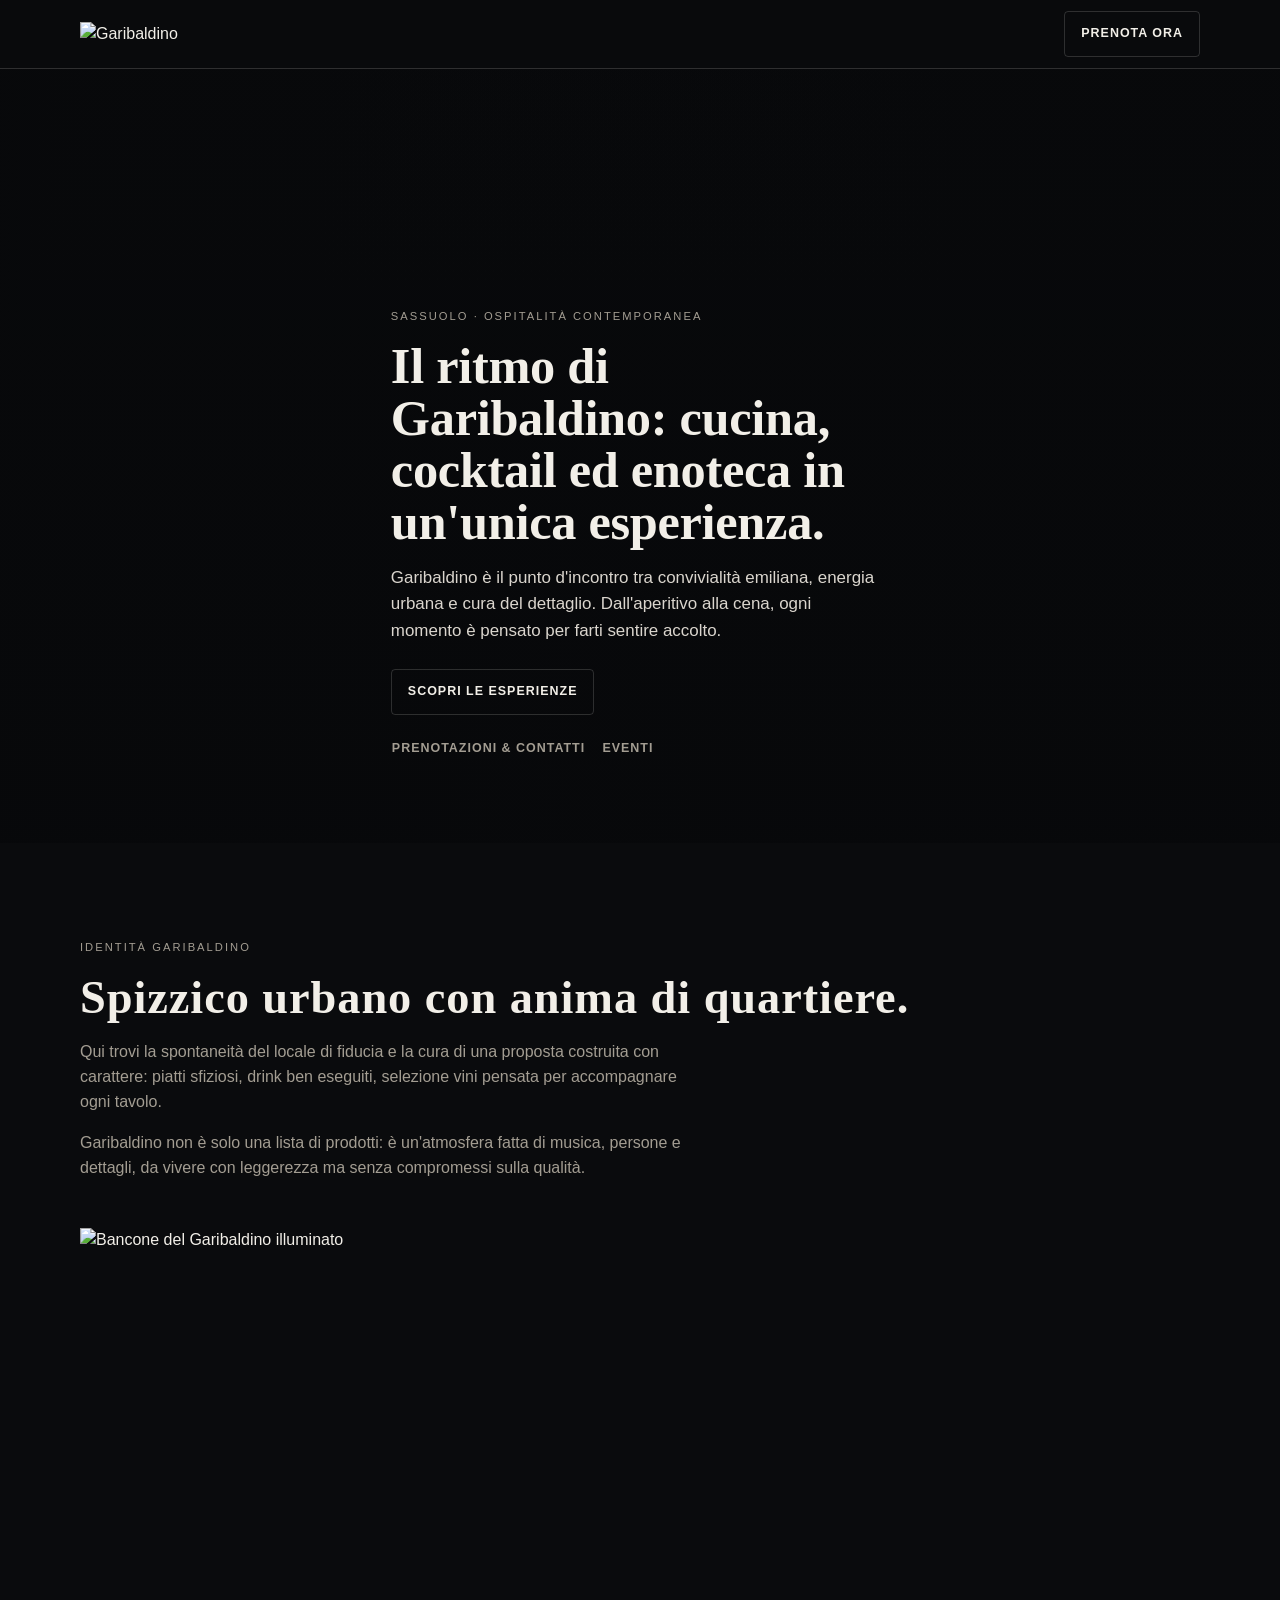
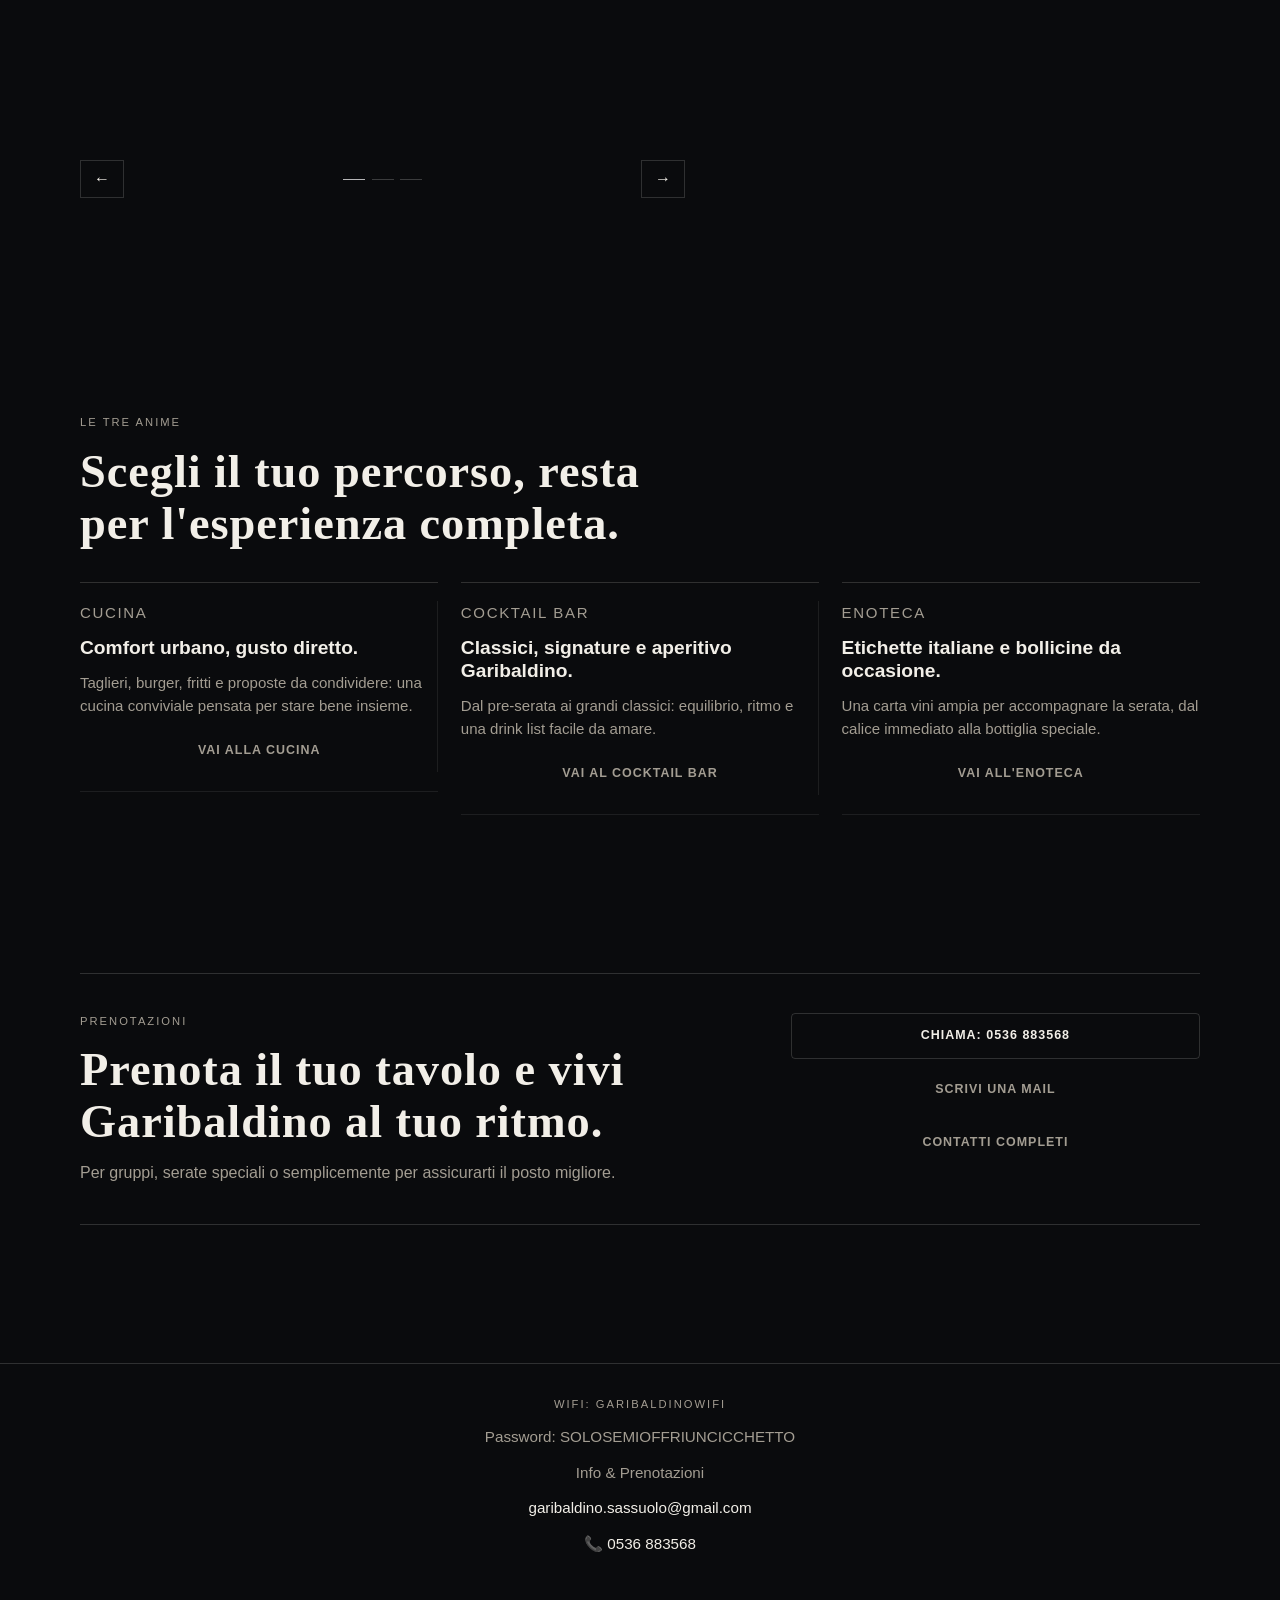
==== index.html @ 28f9af91 "Restructure homepage with full-width hero and minimal identity carousel" ====
<!DOCTYPE html>
<html lang="it">

<head>
    <meta charset="UTF-8">
    <meta name="viewport" content="width=device-width, initial-scale=1.0">
    <link rel="stylesheet" href="style/foundation.css">
    <link rel="stylesheet" href="style/style.css">
    <title>Garibaldino | Spizzico Urbano | Club</title>
</head>

<body>
    <header class="home-header">
        <div class="container home-header__inner">
            <a class="home-brand" href="index.html" aria-label="Garibaldino home">
                <img src="images/scrittagaribaldino.png" alt="Garibaldino">
            </a>
            <a class="button" href="#prenota">Prenota ora</a>
        </div>
    </header>

    <main>
        <section class="hero section">
            <div class="hero__media" aria-hidden="true"></div>
            <div class="container hero__content">
                    <p class="eyebrow">SASSUOLO · OSPITALITÀ CONTEMPORANEA</p>
                    <h1>Il ritmo di Garibaldino: cucina, cocktail ed enoteca in un'unica esperienza.</h1>
                    <p class="hero__lead">
                        Garibaldino è il punto d'incontro tra convivialità emiliana, energia urbana e cura del dettaglio.
                        Dall'aperitivo alla cena, ogni momento è pensato per farti sentire accolto.
                    </p>
                    <div class="hero__actions">
                        <a class="button" href="#esperienze">Scopri le esperienze</a>
                        <div class="hero__links">
                            <a class="button-secondary" href="#prenota">Prenotazioni & contatti</a>
                            <a class="button-secondary" href="pages/Eventi.html">Eventi</a>
                        </div>
                    </div>
            </div>
        </section>

        <section class="section story" id="story">
            <div class="container story__inner">
                <p class="eyebrow">Identità Garibaldino</p>
                <h2>Spizzico urbano con anima di quartiere.</h2>
                <p>
                    Qui trovi la spontaneità del locale di fiducia e la cura di una proposta costruita con carattere:
                    piatti sfiziosi, drink ben eseguiti, selezione vini pensata per accompagnare ogni tavolo.
                </p>
                <p>
                    Garibaldino non è solo una lista di prodotti: è un'atmosfera fatta di musica, persone e dettagli,
                    da vivere con leggerezza ma senza compromessi sulla qualità.
                </p>
                <div class="story-carousel" aria-label="Galleria fotografica Garibaldino">
                    <div class="story-carousel__track">
                        <figure class="story-carousel__slide is-active">
                            <img src="images/garibaldino.jpg" alt="Bancone del Garibaldino illuminato">
                        </figure>
                        <figure class="story-carousel__slide">
                            <img src="images/logo_1.jpg" alt="Ingresso del locale Garibaldino">
                        </figure>
                        <figure class="story-carousel__slide">
                            <img src="images/garibaldino.jpg" alt="Atmosfera serale del bar Garibaldino">
                        </figure>
                    </div>
                    <div class="story-carousel__controls">
                        <button class="story-carousel__btn" type="button" data-dir="-1" aria-label="Foto precedente">←</button>
                        <div class="story-carousel__dots" aria-hidden="true">
                            <span class="story-carousel__dot is-active"></span>
                            <span class="story-carousel__dot"></span>
                            <span class="story-carousel__dot"></span>
                        </div>
                        <button class="story-carousel__btn" type="button" data-dir="1" aria-label="Foto successiva">→</button>
                    </div>
                </div>
            </div>
        </section>

        <section class="section experiences" id="esperienze">
            <div class="container">
                <div class="section-head">
                    <p class="eyebrow">Le tre anime</p>
                    <h2>Scegli il tuo percorso, resta per l'esperienza completa.</h2>
                </div>

                <div class="experience-grid">
                    <article class="experience-card">
                        <p class="experience-card__kicker">Cucina</p>
                        <h3>Comfort urbano, gusto diretto.</h3>
                        <p>Taglieri, burger, fritti e proposte da condividere: una cucina conviviale pensata per stare bene insieme.</p>
                        <a class="button-secondary" href="pages/main.html">Vai alla cucina</a>
                    </article>

                    <article class="experience-card">
                        <p class="experience-card__kicker">Cocktail Bar</p>
                        <h3>Classici, signature e aperitivo Garibaldino.</h3>
                        <p>Dal pre-serata ai grandi classici: equilibrio, ritmo e una drink list facile da amare.</p>
                        <a class="button-secondary" href="pages/Cocktailbar.html">Vai al cocktail bar</a>
                    </article>

                    <article class="experience-card">
                        <p class="experience-card__kicker">Enoteca</p>
                        <h3>Etichette italiane e bollicine da occasione.</h3>
                        <p>Una carta vini ampia per accompagnare la serata, dal calice immediato alla bottiglia speciale.</p>
                        <a class="button-secondary" href="pages/Enoteca.html">Vai all'enoteca</a>
                    </article>
                </div>
            </div>
        </section>

        <section class="section reservation" id="prenota">
            <div class="container reservation__inner">
                <div class="reservation__content">
                    <p class="eyebrow">Prenotazioni</p>
                    <h2>Prenota il tuo tavolo e vivi Garibaldino al tuo ritmo.</h2>
                    <p>Per gruppi, serate speciali o semplicemente per assicurarti il posto migliore.</p>
                </div>
                <div class="reservation__actions">
                    <a class="button" href="tel:+0536883568">Chiama: 0536 883568</a>
                    <a class="button-secondary" href="mailto:garibaldino.sassuolo@gmail.com">Scrivi una mail</a>
                    <a class="button-secondary" href="pages/ContattiPrenotazioni.html">Contatti completi</a>
                </div>
            </div>
        </section>
    </main>

    <footer class="footer site-footer">
        <div class="container info">
            <span class="eyebrow">Wifi: GaribaldinoWifi</span>
            <span>Password: SOLOSEMIOFFRIUNCICCHETTO</span>
            <span>Info & Prenotazioni</span>
            <span><a href="mailto:garibaldino.sassuolo@gmail.com">garibaldino.sassuolo@gmail.com</a></span>
            <span>📞 <a href="tel:+0536883568">0536 883568</a></span>
            <span>
                <script type="text/javascript">
                    window.onload = function () {
                        (function (d, script) {
                            script = d.createElement('script');
                            script.type = 'text/javascript';
                            script.async = true;
                            script.src = 'https://w.app/widget-v1/8GNFs3.js';
                            d.getElementsByTagName('head')[0].appendChild(script);
                        }(document));
                    };
                </script>
            </span>
        </div>
    </footer>
</body>
<script src="scripts/home.js"></script>

</html>
---- style/style.css ----
@font-face {
    font-family: Garibaldino;
    src: url("../fonts/FontsFree-Net-Art-nuvo.ttf");
}

* {
    margin: 0;
    padding: 0;
    color: inherit;
    font-family: inherit;
}

.home-header {
    position: sticky;
    top: 0;
    z-index: 50;
    border-bottom: 1px solid var(--divider);
    background: rgba(10, 11, 13, 0.94);
}

.home-header__inner {
    min-height: 68px;
    display: flex;
    align-items: center;
    justify-content: space-between;
    gap: 1rem;
}

.home-brand {
    display: inline-flex;
    align-items: center;
    width: min(280px, 55vw);
}

.home-brand img {
    width: 100%;
    object-fit: contain;
}

.hero {
    position: relative;
    min-height: clamp(560px, 86vh, 860px);
    padding: clamp(5.5rem, 14vh, 9rem) 0 clamp(3rem, 8vh, 5rem);
    display: grid;
    align-items: end;
    isolation: isolate;
    overflow: hidden;
}

.hero__content {
    display: grid;
    gap: 1rem;
    max-width: 56ch;
    position: relative;
    z-index: 2;
}

.hero__media {
    position: absolute;
    inset: 0;
    background-image: linear-gradient(180deg, rgba(7, 8, 10, 0.38), rgba(7, 8, 10, 0.78)),
        linear-gradient(92deg, rgba(7, 8, 10, 0.85) 0%, rgba(7, 8, 10, 0.52) 44%, rgba(7, 8, 10, 0.8) 100%),
        url("../images/garibaldino.jpg");
    background-size: cover;
    background-position: center;
    background-repeat: no-repeat;
    z-index: 0;
}

.hero h1 {
    font-size: clamp(1.95rem, 4.2vw, 3.15rem);
    line-height: 1.03;
    letter-spacing: -0.006em;
    font-family: Garibaldino, Georgia, serif;
}

.hero__lead {
    color: rgba(242, 236, 227, 0.9);
    max-width: 52ch;
    font-size: clamp(0.98rem, 1.45vw, 1.06rem);
}

.hero__actions {
    display: grid;
    justify-items: start;
    gap: 0.75rem;
    padding-top: 0.55rem;
}

.hero__links {
    display: flex;
    flex-wrap: wrap;
    gap: 0.95rem;
}

.story {
    position: relative;
    margin-block: clamp(1.5rem, 4vw, 3rem) clamp(2.8rem, 7vw, 5.5rem);
    padding-block: clamp(2rem, 5vw, 3rem);
}

.story__inner {
    width: min(1120px, 92vw);
    margin-inline: auto;
    display: grid;
    gap: 1rem;
    text-align: left;
}

.story__inner > * {
    max-width: 68ch;
}

.story h2,
.section-head h2,
.reservation h2 {
    font-family: Garibaldino, Georgia, serif;
    letter-spacing: 0.02em;
    font-size: clamp(1.75rem, 3.9vw, 2.9rem);
}

.story p {
    color: var(--text-muted);
}

.story-carousel {
    margin-top: clamp(1.2rem, 3vw, 2rem);
    display: grid;
    gap: 0.75rem;
}

.story-carousel__track {
    position: relative;
    min-height: clamp(280px, 52vw, 520px);
}

.story-carousel__slide {
    position: absolute;
    inset: 0;
    margin: 0;
    opacity: 0;
    transition: opacity 280ms ease;
    pointer-events: none;
}

.story-carousel__slide.is-active {
    opacity: 1;
    pointer-events: auto;
}

.story-carousel__slide img {
    width: 100%;
    height: 100%;
    object-fit: cover;
    object-position: center;
}

.story-carousel__controls {
    display: flex;
    align-items: center;
    justify-content: space-between;
    gap: 1rem;
}

.story-carousel__btn {
    border: 1px solid var(--divider);
    background: transparent;
    color: var(--text);
    min-width: 44px;
    min-height: 38px;
    cursor: pointer;
    font: inherit;
}

.story-carousel__dots {
    display: flex;
    align-items: center;
    gap: 0.4rem;
}

.story-carousel__dot {
    width: 22px;
    height: 1px;
    background: rgba(255, 255, 255, 0.2);
}

.story-carousel__dot.is-active {
    background: rgba(255, 255, 255, 0.7);
}

.experiences {
    padding-top: clamp(2.5rem, 7vw, 5rem);
    padding-bottom: clamp(2.8rem, 7vw, 5.5rem);
}

.section-head {
    display: grid;
    gap: 0.9rem;
    margin-bottom: 2rem;
    max-width: 72ch;
}

.experience-grid {
    display: grid;
    gap: 1.4rem;
    grid-template-columns: repeat(3, minmax(0, 1fr));
    align-items: start;
}

.experience-card {
    position: relative;
    padding: 1.15rem 0 1.1rem;
    display: grid;
    gap: 0.72rem;
    border-top: 1px solid var(--divider);
    border-bottom: 1px solid rgba(255, 255, 255, 0.08);
}

.experience-card::before {
    content: "";
    position: absolute;
    top: 1.15rem;
    right: 0;
    width: 1px;
    height: calc(100% - 2.3rem);
    background: rgba(255, 255, 255, 0.08);
}

.experience-card:last-child::before {
    display: none;
}

.experience-card h3 {
    font-size: 1.2rem;
    line-height: 1.2;
}

.experience-card p {
    color: var(--text-muted);
    font-size: 0.94rem;
}

.experience-card__kicker {
    letter-spacing: 0.11em;
    text-transform: uppercase;
    font-size: 0.68rem;
    color: var(--accent);
}

.reservation {
    padding-top: clamp(2.4rem, 6vw, 4.4rem);
    padding-bottom: clamp(2.6rem, 6vw, 4.6rem);
}

.reservation__inner {
    padding: clamp(1.4rem, 3vw, 2.4rem) 0;
    display: grid;
    gap: 1.8rem;
    grid-template-columns: 1.25fr 0.75fr;
    align-items: start;
    border-top: 1px solid var(--divider);
    border-bottom: 1px solid var(--divider);
}

.reservation__content {
    display: grid;
    gap: 0.85rem;
    max-width: 62ch;
}

.reservation__inner p {
    color: var(--text-muted);
}

.reservation__actions {
    display: grid;
    gap: 0.55rem;
    align-content: start;
}

.footer .info a {
    color: var(--text);
}

.footer .info a:hover {
    color: var(--accent);
}

@media (max-width: 1100px) {
    .experience-card::before {
        display: none;
    }
}

@media (max-width: 980px) {
    .reservation__inner,
    .experience-grid {
        grid-template-columns: 1fr;
    }

    .hero {
        min-height: clamp(520px, 84vh, 720px);
        padding-top: clamp(5.2rem, 15vh, 7rem);
        padding-bottom: clamp(2.3rem, 8vh, 3.5rem);
    }

    .story {
        padding-block: clamp(1.5rem, 7vw, 2.2rem);
        margin-block: 0.7rem 2.4rem;
    }

    .story__inner {
        text-align: left;
    }

    .home-header__inner {
        min-height: 62px;
    }

    .home-brand {
        width: min(220px, 52vw);
    }

    .hero__actions {
        display: grid;
        grid-template-columns: 1fr;
        gap: 0.45rem;
    }

    .hero__links {
        display: grid;
        width: 100%;
        gap: 0.45rem;
    }

    .story-carousel__track {
        min-height: clamp(240px, 64vw, 360px);
    }

    .experiences {
        padding-top: 2rem;
    }

    .reservation__inner {
        gap: 1.2rem;
    }
}
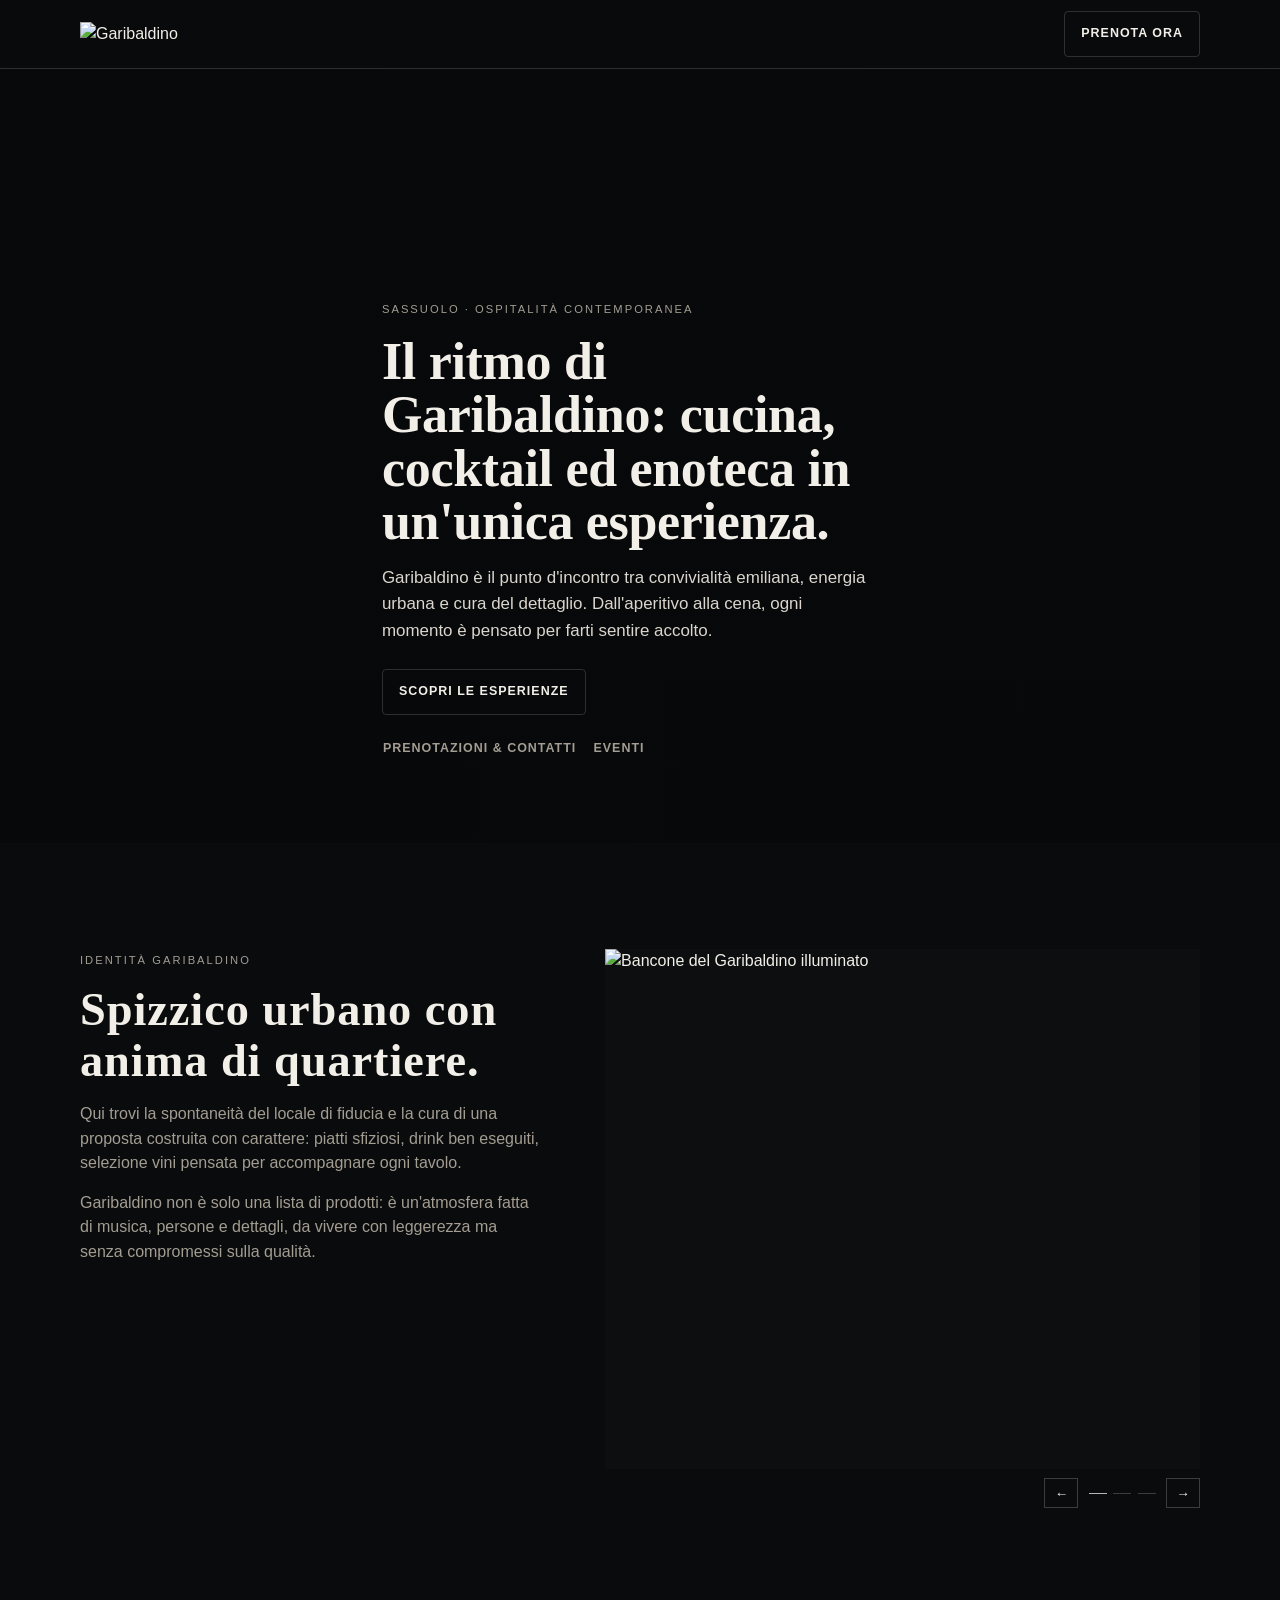
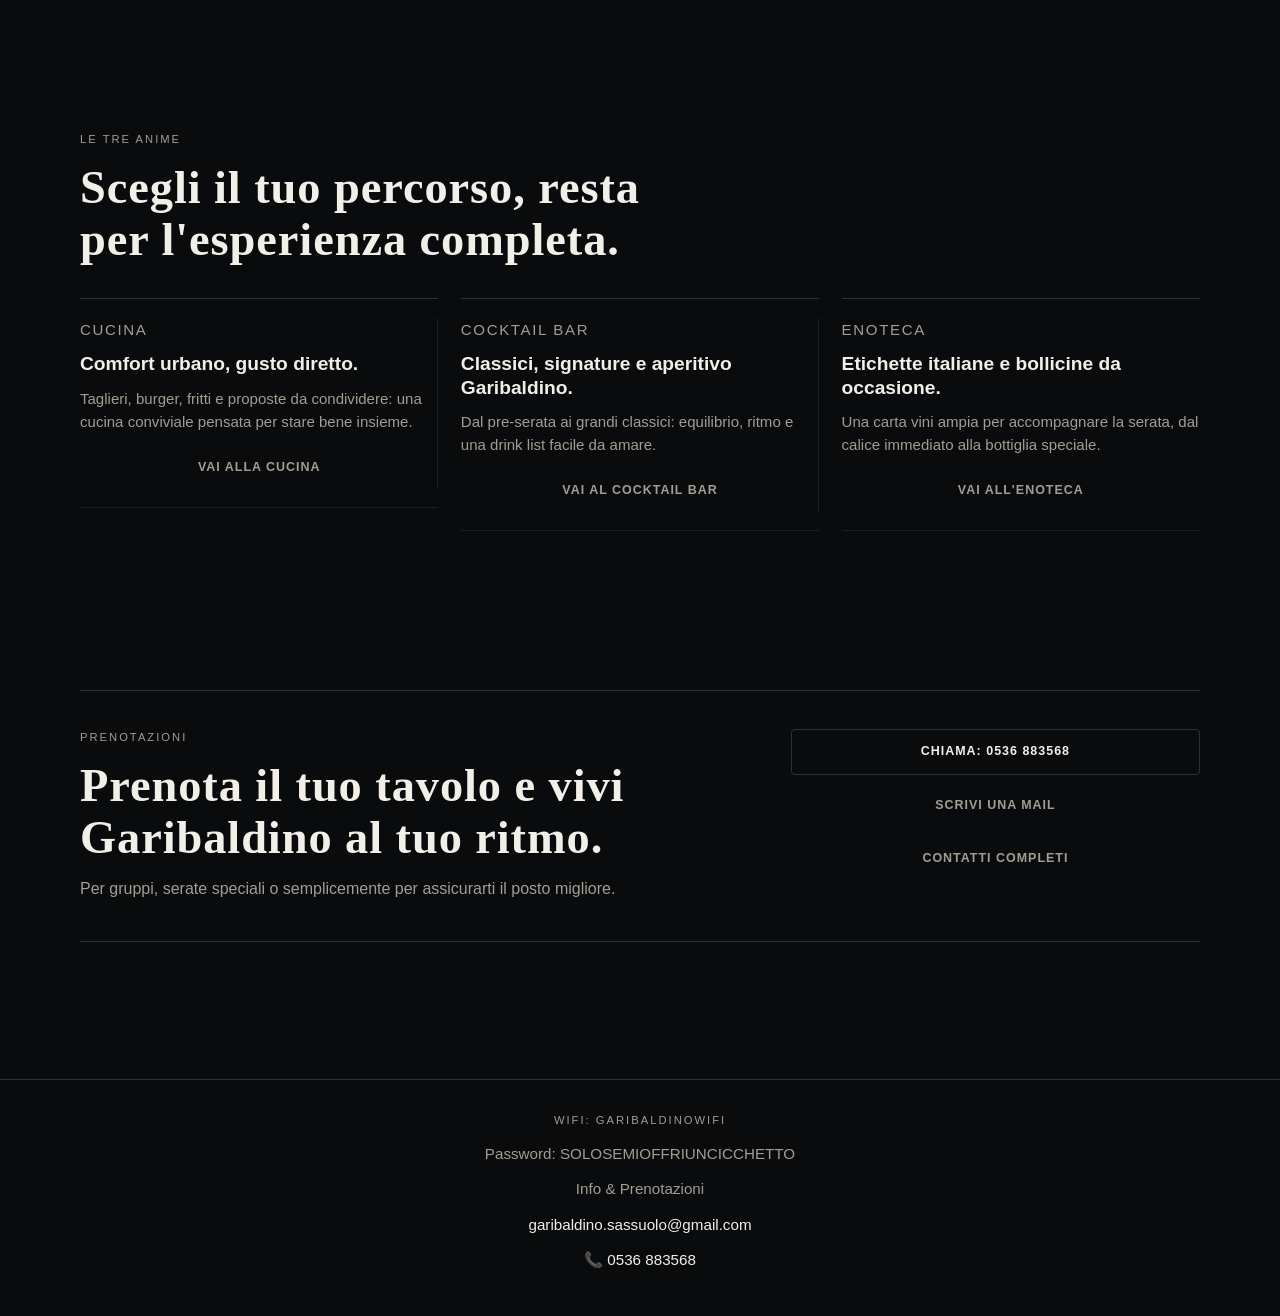
==== commit 2894a395: "Re-layout homepage identity section into editorial two-column composition" ====
--- a/index.html
+++ b/index.html
@@ -41,36 +41,40 @@
 
         <section class="section story" id="story">
             <div class="container story__inner">
-                <p class="eyebrow">Identità Garibaldino</p>
-                <h2>Spizzico urbano con anima di quartiere.</h2>
-                <p>
-                    Qui trovi la spontaneità del locale di fiducia e la cura di una proposta costruita con carattere:
-                    piatti sfiziosi, drink ben eseguiti, selezione vini pensata per accompagnare ogni tavolo.
-                </p>
-                <p>
-                    Garibaldino non è solo una lista di prodotti: è un'atmosfera fatta di musica, persone e dettagli,
-                    da vivere con leggerezza ma senza compromessi sulla qualità.
-                </p>
-                <div class="story-carousel" aria-label="Galleria fotografica Garibaldino">
-                    <div class="story-carousel__track">
-                        <figure class="story-carousel__slide is-active">
-                            <img src="images/garibaldino.jpg" alt="Bancone del Garibaldino illuminato">
-                        </figure>
-                        <figure class="story-carousel__slide">
-                            <img src="images/logo_1.jpg" alt="Ingresso del locale Garibaldino">
-                        </figure>
-                        <figure class="story-carousel__slide">
-                            <img src="images/garibaldino.jpg" alt="Atmosfera serale del bar Garibaldino">
-                        </figure>
-                    </div>
-                    <div class="story-carousel__controls">
-                        <button class="story-carousel__btn" type="button" data-dir="-1" aria-label="Foto precedente">←</button>
-                        <div class="story-carousel__dots" aria-hidden="true">
-                            <span class="story-carousel__dot is-active"></span>
-                            <span class="story-carousel__dot"></span>
-                            <span class="story-carousel__dot"></span>
+                <div class="story__text">
+                    <p class="eyebrow">Identità Garibaldino</p>
+                    <h2>Spizzico urbano con anima di quartiere.</h2>
+                    <p>
+                        Qui trovi la spontaneità del locale di fiducia e la cura di una proposta costruita con carattere:
+                        piatti sfiziosi, drink ben eseguiti, selezione vini pensata per accompagnare ogni tavolo.
+                    </p>
+                    <p>
+                        Garibaldino non è solo una lista di prodotti: è un'atmosfera fatta di musica, persone e dettagli,
+                        da vivere con leggerezza ma senza compromessi sulla qualità.
+                    </p>
+                </div>
+                <div class="story__visual">
+                    <div class="story-carousel" aria-label="Galleria fotografica Garibaldino">
+                        <div class="story-carousel__track">
+                            <figure class="story-carousel__slide slide-bar is-active">
+                                <img src="images/garibaldino.jpg" alt="Bancone del Garibaldino illuminato">
+                            </figure>
+                            <figure class="story-carousel__slide slide-bottles">
+                                <img src="images/Immagine WhatsApp 2025-07-07 ore 13.16.56_70538235.jpg" alt="Dettaglio bottiglie e atmosfera serale del locale">
+                            </figure>
+                            <figure class="story-carousel__slide slide-counter">
+                                <img src="images/garibaldino.jpg" alt="Dettagli del bancone e luci del locale">
+                            </figure>
                         </div>
-                        <button class="story-carousel__btn" type="button" data-dir="1" aria-label="Foto successiva">→</button>
+                        <div class="story-carousel__controls">
+                            <button class="story-carousel__btn" type="button" data-dir="-1" aria-label="Foto precedente">←</button>
+                            <div class="story-carousel__dots" aria-hidden="true">
+                                <span class="story-carousel__dot is-active"></span>
+                                <span class="story-carousel__dot"></span>
+                                <span class="story-carousel__dot"></span>
+                            </div>
+                            <button class="story-carousel__btn" type="button" data-dir="1" aria-label="Foto successiva">→</button>
+                        </div>
                     </div>
                 </div>
             </div>
--- a/style/style.css
+++ b/style/style.css
@@ -50,7 +50,7 @@
 .hero__content {
     display: grid;
     gap: 1rem;
-    max-width: 56ch;
+    max-width: 58ch;
     position: relative;
     z-index: 2;
 }
@@ -68,7 +68,7 @@
 }
 
 .hero h1 {
-    font-size: clamp(1.95rem, 4.2vw, 3.15rem);
+    font-size: clamp(2rem, 4.4vw, 3.25rem);
     line-height: 1.03;
     letter-spacing: -0.006em;
     font-family: Garibaldino, Georgia, serif;
@@ -95,20 +95,30 @@
 
 .story {
     position: relative;
-    margin-block: clamp(1.5rem, 4vw, 3rem) clamp(2.8rem, 7vw, 5.5rem);
-    padding-block: clamp(2rem, 5vw, 3rem);
+    margin-block: clamp(1.6rem, 4vw, 3.2rem) clamp(2.8rem, 7vw, 5.5rem);
+    padding-block: clamp(2.3rem, 5.5vw, 3.4rem);
 }
 
 .story__inner {
     width: min(1120px, 92vw);
     margin-inline: auto;
     display: grid;
-    gap: 1rem;
+    grid-template-columns: minmax(0, 0.9fr) minmax(0, 1.1fr);
+    gap: clamp(1.2rem, 3vw, 2.4rem);
+    align-items: start;
     text-align: left;
 }
 
-.story__inner > * {
-    max-width: 68ch;
+.story__text {
+    display: grid;
+    gap: 0.9rem;
+    max-width: 52ch;
+    padding-top: 0.2rem;
+}
+
+.story__visual {
+    display: grid;
+    gap: 0.65rem;
 }
 
 .story h2,
@@ -124,14 +134,14 @@
 }
 
 .story-carousel {
-    margin-top: clamp(1.2rem, 3vw, 2rem);
-    display: grid;
-    gap: 0.75rem;
+    display: grid;
+    gap: 0.6rem;
 }
 
 .story-carousel__track {
     position: relative;
-    min-height: clamp(280px, 52vw, 520px);
+    min-height: clamp(320px, 44vw, 520px);
+    background: rgba(255, 255, 255, 0.01);
 }
 
 .story-carousel__slide {
@@ -155,21 +165,34 @@
     object-position: center;
 }
 
+.story-carousel__slide.slide-bar img {
+    object-position: center;
+}
+
+.story-carousel__slide.slide-bottles img {
+    object-position: center top;
+}
+
+.story-carousel__slide.slide-counter img {
+    object-position: center 62%;
+}
+
 .story-carousel__controls {
     display: flex;
     align-items: center;
-    justify-content: space-between;
-    gap: 1rem;
+    justify-content: flex-end;
+    gap: 0.65rem;
 }
 
 .story-carousel__btn {
-    border: 1px solid var(--divider);
+    border: 1px solid rgba(255, 255, 255, 0.2);
     background: transparent;
     color: var(--text);
-    min-width: 44px;
-    min-height: 38px;
+    min-width: 34px;
+    min-height: 30px;
     cursor: pointer;
     font: inherit;
+    font-size: 0.85rem;
 }
 
 .story-carousel__dots {
@@ -179,7 +202,7 @@
 }
 
 .story-carousel__dot {
-    width: 22px;
+    width: 18px;
     height: 1px;
     background: rgba(255, 255, 255, 0.2);
 }
@@ -293,6 +316,7 @@
 }
 
 @media (max-width: 980px) {
+    .story__inner,
     .reservation__inner,
     .experience-grid {
         grid-template-columns: 1fr;
@@ -309,10 +333,6 @@
         margin-block: 0.7rem 2.4rem;
     }
 
-    .story__inner {
-        text-align: left;
-    }
-
     .home-header__inner {
         min-height: 62px;
     }
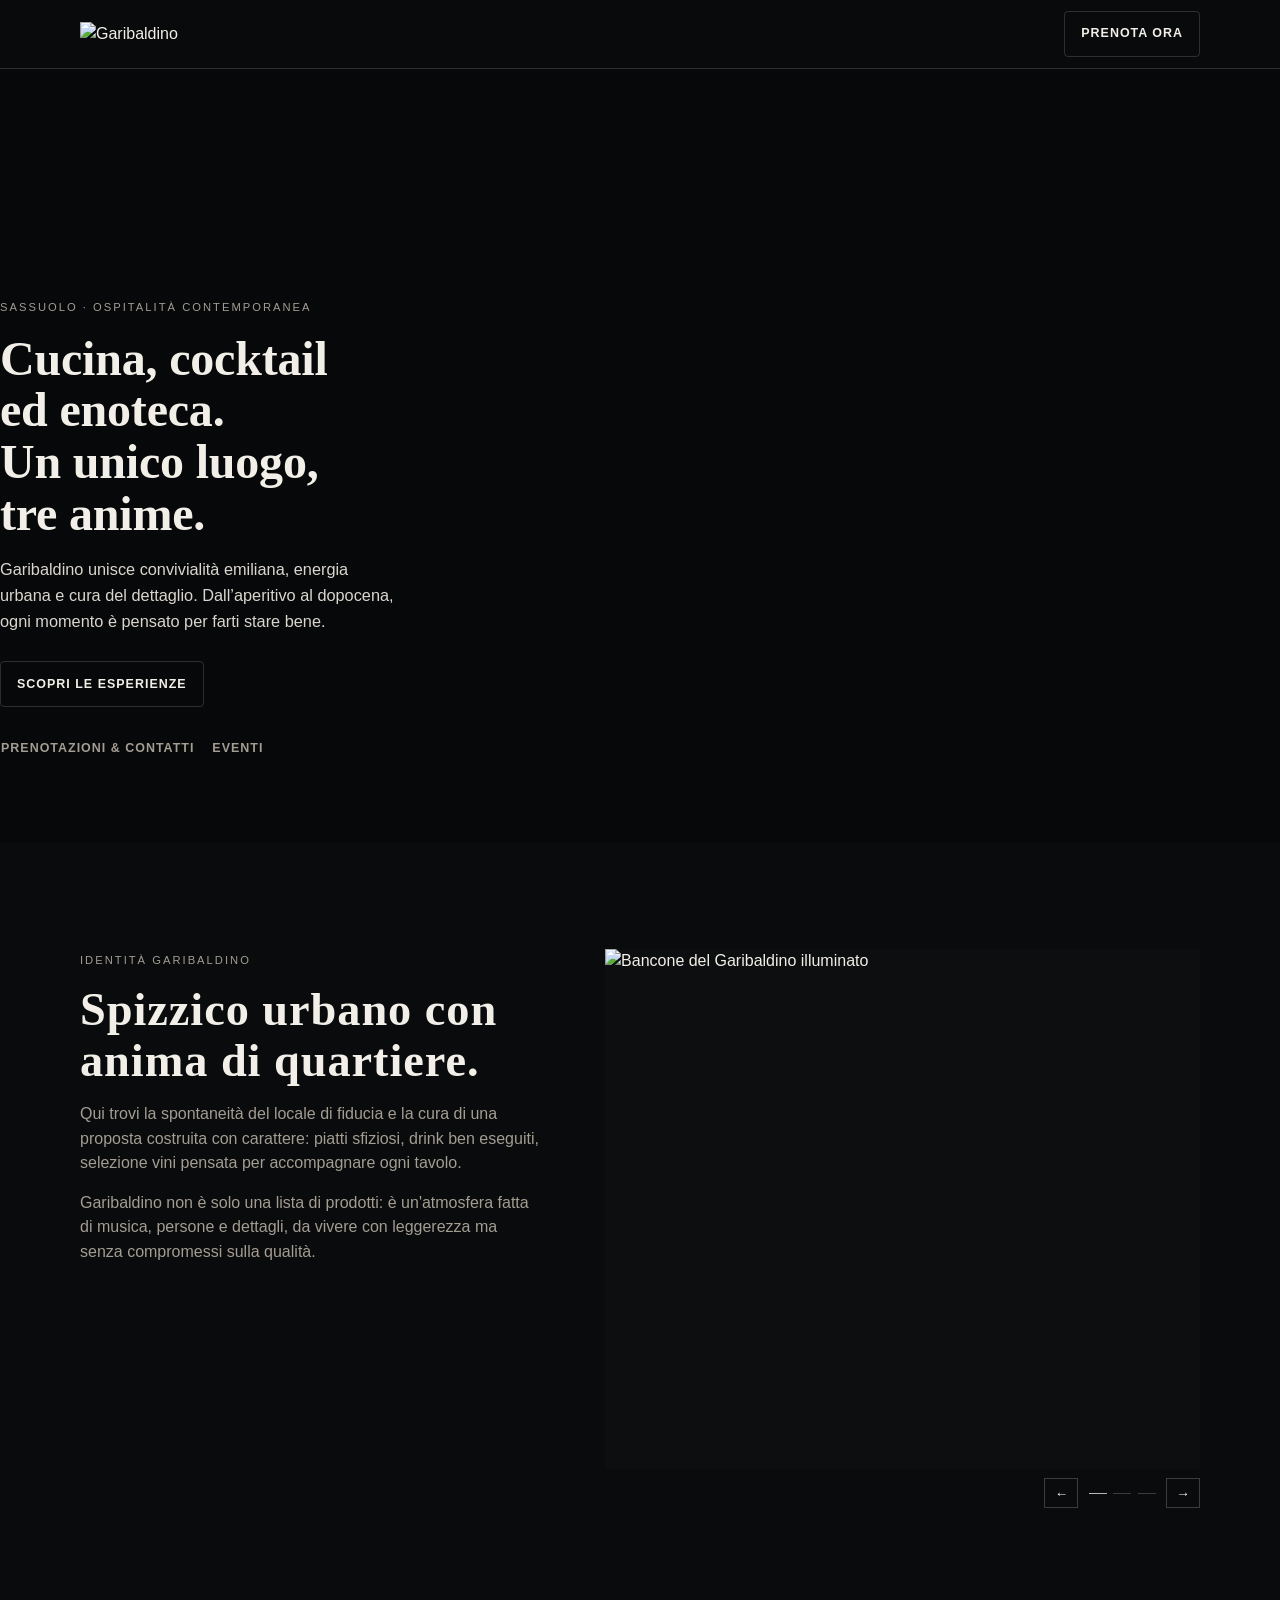
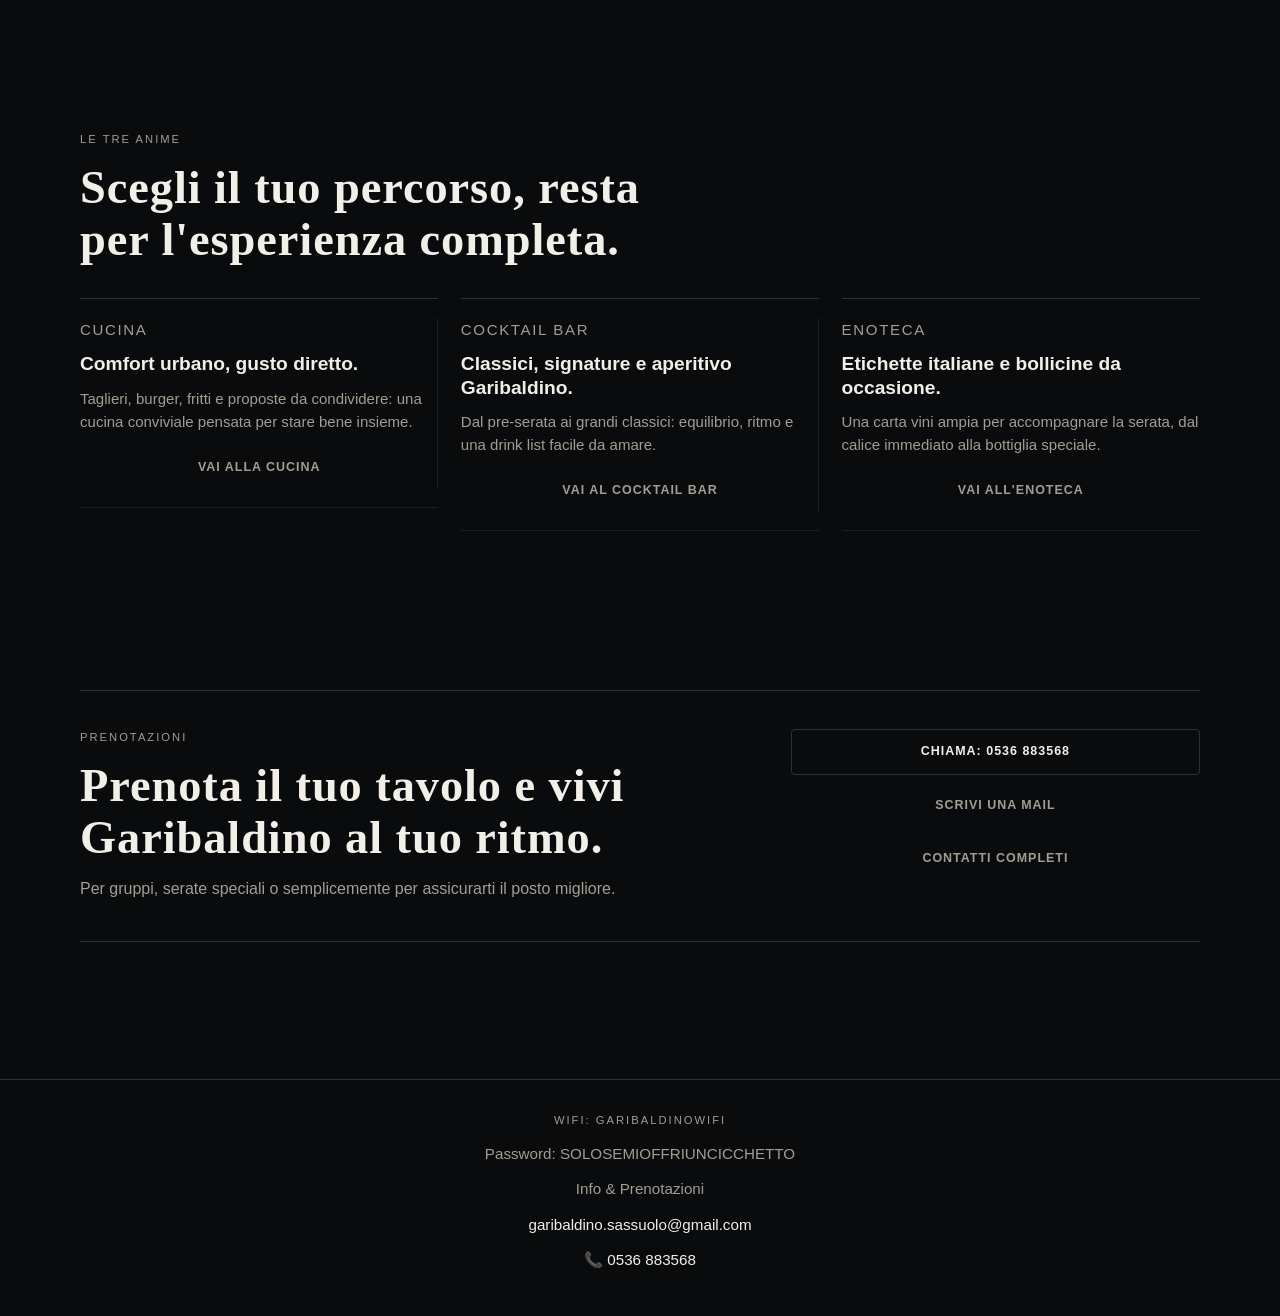
==== commit 2079bace: "Refine homepage hero hierarchy and readability" ====
--- a/index.html
+++ b/index.html
@@ -24,16 +24,16 @@
             <div class="hero__media" aria-hidden="true"></div>
             <div class="container hero__content">
                     <p class="eyebrow">SASSUOLO · OSPITALITÀ CONTEMPORANEA</p>
-                    <h1>Il ritmo di Garibaldino: cucina, cocktail ed enoteca in un'unica esperienza.</h1>
+                    <h1>Cucina, cocktail ed enoteca.<br>Un unico luogo, tre anime.</h1>
                     <p class="hero__lead">
-                        Garibaldino è il punto d'incontro tra convivialità emiliana, energia urbana e cura del dettaglio.
-                        Dall'aperitivo alla cena, ogni momento è pensato per farti sentire accolto.
+                        Garibaldino unisce convivialità emiliana, energia urbana e cura del dettaglio.
+                        Dall’aperitivo al dopocena, ogni momento è pensato per farti stare bene.
                     </p>
                     <div class="hero__actions">
-                        <a class="button" href="#esperienze">Scopri le esperienze</a>
+                        <a class="button" href="#esperienze">SCOPRI LE ESPERIENZE</a>
                         <div class="hero__links">
-                            <a class="button-secondary" href="#prenota">Prenotazioni & contatti</a>
-                            <a class="button-secondary" href="pages/Eventi.html">Eventi</a>
+                            <a class="button-secondary" href="#prenota">PRENOTAZIONI & CONTATTI</a>
+                            <a class="button-secondary" href="pages/Eventi.html">EVENTI</a>
                         </div>
                     </div>
             </div>
--- a/style/style.css
+++ b/style/style.css
@@ -50,16 +50,18 @@
 .hero__content {
     display: grid;
     gap: 1rem;
-    max-width: 58ch;
+    max-width: 46ch;
     position: relative;
     z-index: 2;
+    margin-left: 0;
+    justify-items: start;
 }
 
 .hero__media {
     position: absolute;
     inset: 0;
-    background-image: linear-gradient(180deg, rgba(7, 8, 10, 0.38), rgba(7, 8, 10, 0.78)),
-        linear-gradient(92deg, rgba(7, 8, 10, 0.85) 0%, rgba(7, 8, 10, 0.52) 44%, rgba(7, 8, 10, 0.8) 100%),
+    background-image: linear-gradient(180deg, rgba(7, 8, 10, 0.58), rgba(7, 8, 10, 0.84)),
+        linear-gradient(94deg, rgba(7, 8, 10, 0.94) 0%, rgba(7, 8, 10, 0.8) 40%, rgba(7, 8, 10, 0.62) 66%, rgba(7, 8, 10, 0.78) 100%),
         url("../images/garibaldino.jpg");
     background-size: cover;
     background-position: center;
@@ -68,29 +70,32 @@
 }
 
 .hero h1 {
-    font-size: clamp(2rem, 4.4vw, 3.25rem);
-    line-height: 1.03;
-    letter-spacing: -0.006em;
+    font-size: clamp(2rem, 4vw, 3rem);
+    line-height: 1.08;
+    letter-spacing: -0.004em;
     font-family: Garibaldino, Georgia, serif;
+    max-width: 16ch;
 }
 
 .hero__lead {
     color: rgba(242, 236, 227, 0.9);
-    max-width: 52ch;
-    font-size: clamp(0.98rem, 1.45vw, 1.06rem);
+    max-width: 44ch;
+    font-size: clamp(0.97rem, 1.35vw, 1.02rem);
+    line-height: 1.6;
 }
 
 .hero__actions {
     display: grid;
     justify-items: start;
-    gap: 0.75rem;
-    padding-top: 0.55rem;
+    gap: 0.95rem;
+    padding-top: 0.7rem;
 }
 
 .hero__links {
     display: flex;
     flex-wrap: wrap;
-    gap: 0.95rem;
+    gap: 0.75rem 1rem;
+    padding-top: 0.25rem;
 }
 
 .story {
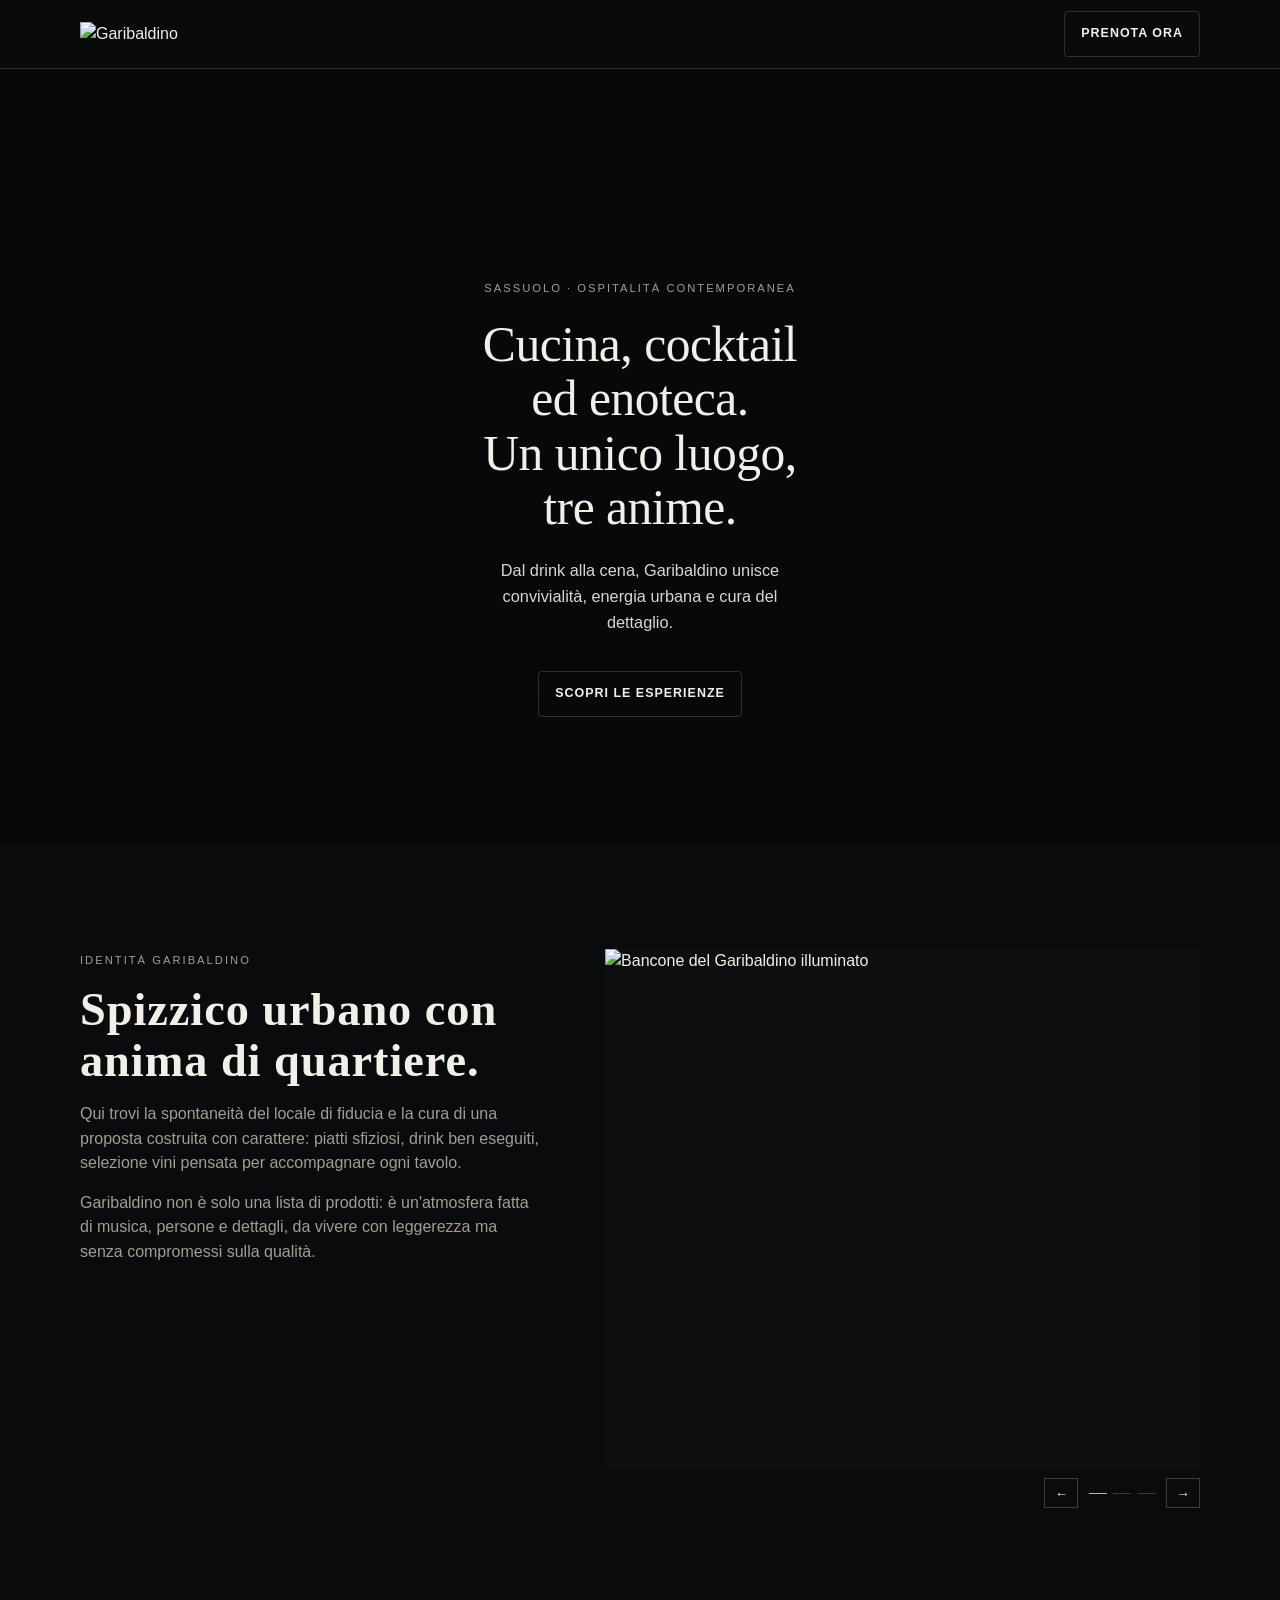
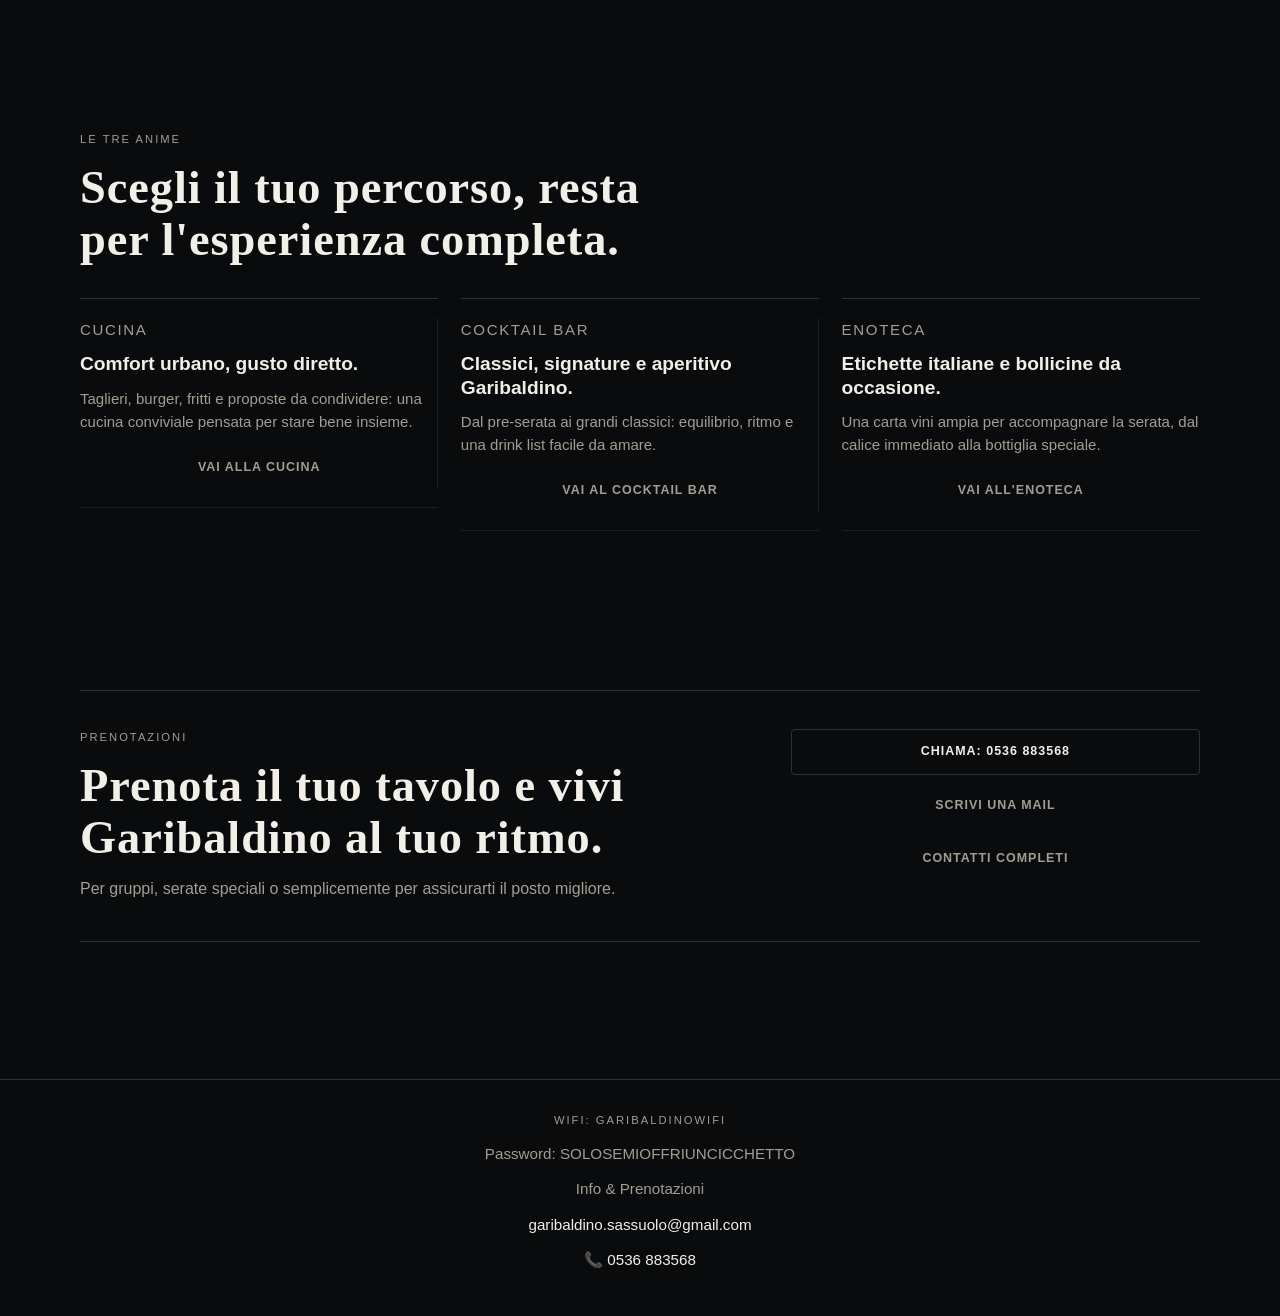
==== commit 05de2979: "Simplify homepage hero for clearer premium hierarchy" ====
--- a/index.html
+++ b/index.html
@@ -26,15 +26,10 @@
                     <p class="eyebrow">SASSUOLO · OSPITALITÀ CONTEMPORANEA</p>
                     <h1>Cucina, cocktail ed enoteca.<br>Un unico luogo, tre anime.</h1>
                     <p class="hero__lead">
-                        Garibaldino unisce convivialità emiliana, energia urbana e cura del dettaglio.
-                        Dall’aperitivo al dopocena, ogni momento è pensato per farti stare bene.
+                        Dal drink alla cena, Garibaldino unisce convivialità, energia urbana e cura del dettaglio.
                     </p>
                     <div class="hero__actions">
                         <a class="button" href="#esperienze">SCOPRI LE ESPERIENZE</a>
-                        <div class="hero__links">
-                            <a class="button-secondary" href="#prenota">PRENOTAZIONI & CONTATTI</a>
-                            <a class="button-secondary" href="pages/Eventi.html">EVENTI</a>
-                        </div>
                     </div>
             </div>
         </section>
--- a/style/style.css
+++ b/style/style.css
@@ -49,12 +49,14 @@
 
 .hero__content {
     display: grid;
-    gap: 1rem;
-    max-width: 46ch;
+    gap: 1.3rem;
+    max-width: 40ch;
     position: relative;
     z-index: 2;
-    margin-left: 0;
-    justify-items: start;
+    margin-inline: auto;
+    justify-items: center;
+    text-align: center;
+    padding-block: clamp(2rem, 6vh, 4rem);
 }
 
 .hero__media {
@@ -70,32 +72,26 @@
 }
 
 .hero h1 {
-    font-size: clamp(2rem, 4vw, 3rem);
-    line-height: 1.08;
-    letter-spacing: -0.004em;
-    font-family: Garibaldino, Georgia, serif;
-    max-width: 16ch;
+    font-size: clamp(2rem, 4.2vw, 3.1rem);
+    line-height: 1.1;
+    letter-spacing: -0.01em;
+    font-family: "Cormorant Garamond", "Times New Roman", Georgia, serif;
+    font-weight: 500;
+    max-width: 15ch;
 }
 
 .hero__lead {
     color: rgba(242, 236, 227, 0.9);
-    max-width: 44ch;
-    font-size: clamp(0.97rem, 1.35vw, 1.02rem);
+    max-width: 38ch;
+    font-size: clamp(0.98rem, 1.32vw, 1.02rem);
     line-height: 1.6;
 }
 
 .hero__actions {
     display: grid;
-    justify-items: start;
-    gap: 0.95rem;
-    padding-top: 0.7rem;
-}
-
-.hero__links {
-    display: flex;
-    flex-wrap: wrap;
-    gap: 0.75rem 1rem;
-    padding-top: 0.25rem;
+    justify-items: center;
+    gap: 0;
+    padding-top: 0.95rem;
 }
 
 .story {
@@ -352,12 +348,6 @@
         gap: 0.45rem;
     }
 
-    .hero__links {
-        display: grid;
-        width: 100%;
-        gap: 0.45rem;
-    }
-
     .story-carousel__track {
         min-height: clamp(240px, 64vw, 360px);
     }
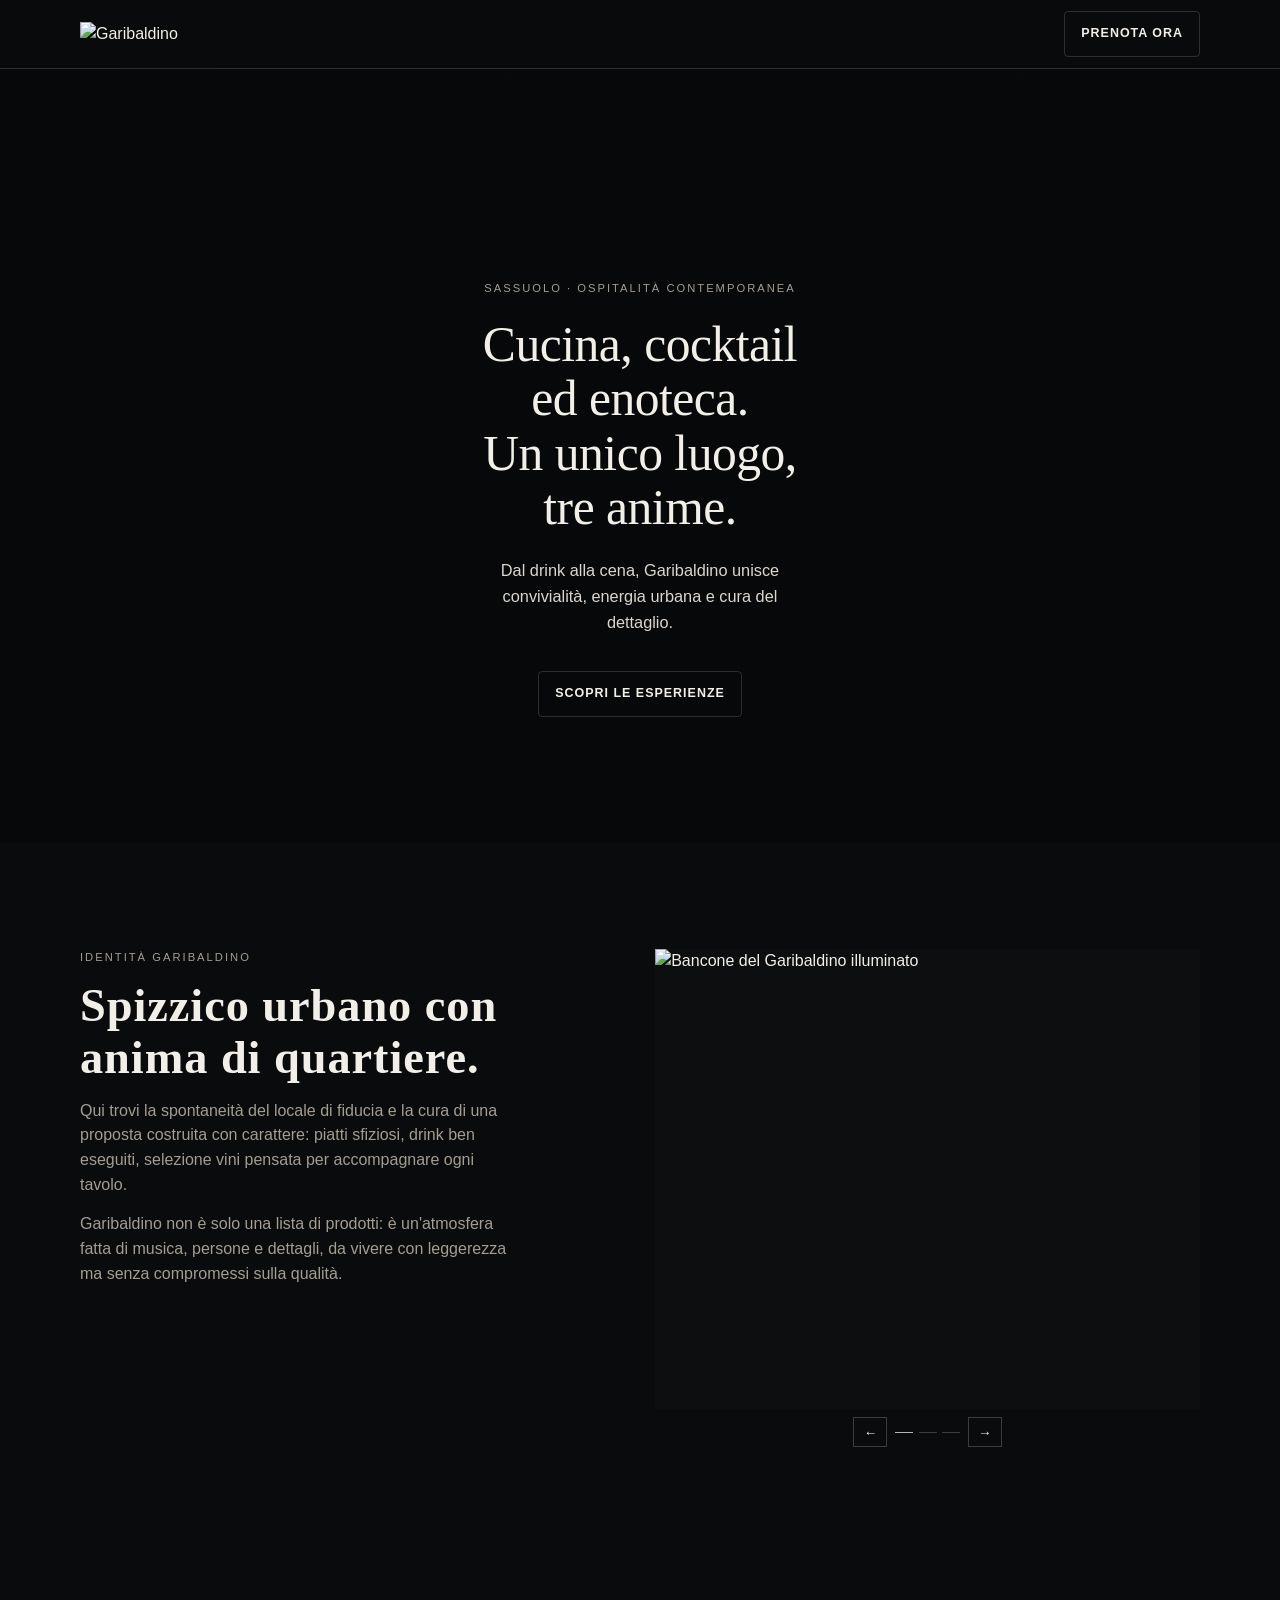
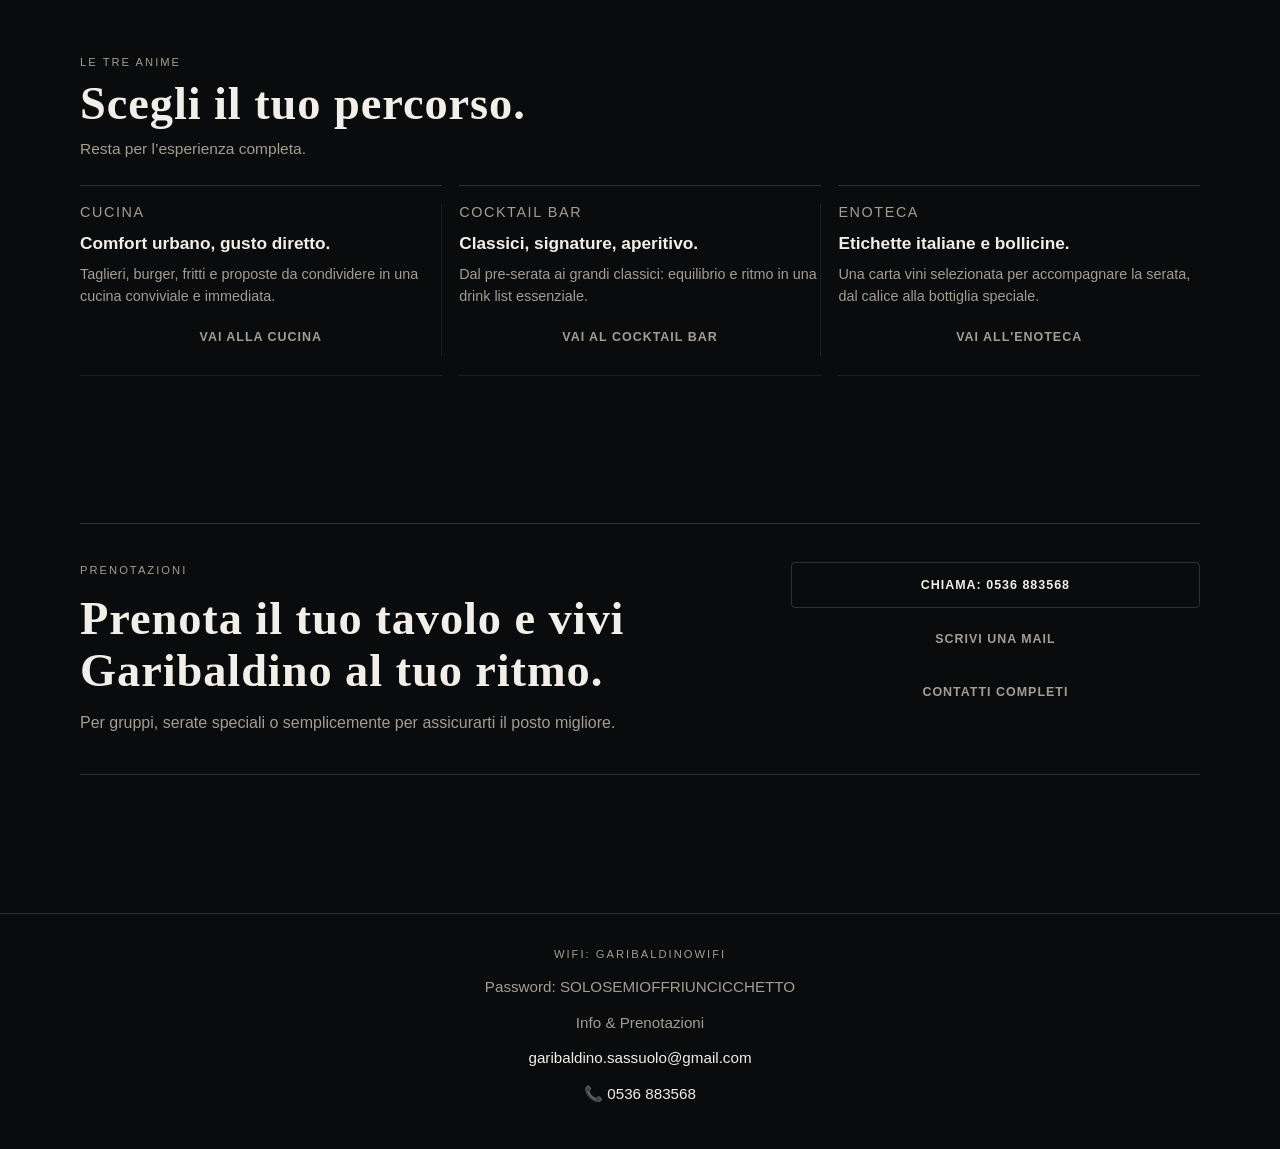
==== commit bd4145e7: "Refine 'Le tre anime' section grid and hierarchy" ====
--- a/index.html
+++ b/index.html
@@ -79,28 +79,29 @@
             <div class="container">
                 <div class="section-head">
                     <p class="eyebrow">Le tre anime</p>
-                    <h2>Scegli il tuo percorso, resta per l'esperienza completa.</h2>
+                    <h2>Scegli il tuo percorso.</h2>
+                    <p class="section-subtitle">Resta per l’esperienza completa.</p>
                 </div>
 
                 <div class="experience-grid">
                     <article class="experience-card">
                         <p class="experience-card__kicker">Cucina</p>
                         <h3>Comfort urbano, gusto diretto.</h3>
-                        <p>Taglieri, burger, fritti e proposte da condividere: una cucina conviviale pensata per stare bene insieme.</p>
+                        <p>Taglieri, burger, fritti e proposte da condividere in una cucina conviviale e immediata.</p>
                         <a class="button-secondary" href="pages/main.html">Vai alla cucina</a>
                     </article>
 
                     <article class="experience-card">
                         <p class="experience-card__kicker">Cocktail Bar</p>
-                        <h3>Classici, signature e aperitivo Garibaldino.</h3>
-                        <p>Dal pre-serata ai grandi classici: equilibrio, ritmo e una drink list facile da amare.</p>
+                        <h3>Classici, signature, aperitivo.</h3>
+                        <p>Dal pre-serata ai grandi classici: equilibrio e ritmo in una drink list essenziale.</p>
                         <a class="button-secondary" href="pages/Cocktailbar.html">Vai al cocktail bar</a>
                     </article>
 
                     <article class="experience-card">
                         <p class="experience-card__kicker">Enoteca</p>
-                        <h3>Etichette italiane e bollicine da occasione.</h3>
-                        <p>Una carta vini ampia per accompagnare la serata, dal calice immediato alla bottiglia speciale.</p>
+                        <h3>Etichette italiane e bollicine.</h3>
+                        <p>Una carta vini selezionata per accompagnare la serata, dal calice alla bottiglia speciale.</p>
                         <a class="button-secondary" href="pages/Enoteca.html">Vai all'enoteca</a>
                     </article>
                 </div>
--- a/style/style.css
+++ b/style/style.css
@@ -104,8 +104,8 @@
     width: min(1120px, 92vw);
     margin-inline: auto;
     display: grid;
-    grid-template-columns: minmax(0, 0.9fr) minmax(0, 1.1fr);
-    gap: clamp(1.2rem, 3vw, 2.4rem);
+    grid-template-columns: minmax(0, 1fr) minmax(0, 1fr);
+    gap: clamp(1rem, 2.4vw, 1.9rem);
     align-items: start;
     text-align: left;
 }
@@ -113,13 +113,14 @@
 .story__text {
     display: grid;
     gap: 0.9rem;
-    max-width: 52ch;
-    padding-top: 0.2rem;
+    max-width: 48ch;
+    padding-top: 0;
 }
 
 .story__visual {
     display: grid;
-    gap: 0.65rem;
+    gap: 0.5rem;
+    align-self: start;
 }
 
 .story h2,
@@ -136,12 +137,15 @@
 
 .story-carousel {
     display: grid;
-    gap: 0.6rem;
+    gap: 0.45rem;
+    width: min(100%, 600px);
+    justify-self: center;
+    margin-top: 0;
 }
 
 .story-carousel__track {
     position: relative;
-    min-height: clamp(320px, 44vw, 520px);
+    min-height: clamp(280px, 36vw, 460px);
     background: rgba(255, 255, 255, 0.01);
 }
 
@@ -181,8 +185,10 @@
 .story-carousel__controls {
     display: flex;
     align-items: center;
-    justify-content: flex-end;
-    gap: 0.65rem;
+    justify-content: center;
+    gap: 0.5rem;
+    width: 100%;
+    margin-top: 0.1rem;
 }
 
 .story-carousel__btn {
@@ -199,7 +205,7 @@
 .story-carousel__dots {
     display: flex;
     align-items: center;
-    gap: 0.4rem;
+    gap: 0.32rem;
 }
 
 .story-carousel__dot {
@@ -213,29 +219,36 @@
 }
 
 .experiences {
-    padding-top: clamp(2.5rem, 7vw, 5rem);
-    padding-bottom: clamp(2.8rem, 7vw, 5.5rem);
+    padding-top: clamp(2.2rem, 6vw, 4rem);
+    padding-bottom: clamp(2.6rem, 6.5vw, 4.8rem);
 }
 
 .section-head {
     display: grid;
-    gap: 0.9rem;
-    margin-bottom: 2rem;
-    max-width: 72ch;
+    gap: 0.45rem;
+    margin-bottom: 1.45rem;
+    max-width: 52ch;
+}
+
+.section-subtitle {
+    color: var(--text-muted);
+    font-size: 0.97rem;
 }
 
 .experience-grid {
     display: grid;
-    gap: 1.4rem;
+    gap: 1.1rem;
     grid-template-columns: repeat(3, minmax(0, 1fr));
-    align-items: start;
+    align-items: stretch;
 }
 
 .experience-card {
     position: relative;
-    padding: 1.15rem 0 1.1rem;
-    display: grid;
-    gap: 0.72rem;
+    min-height: 100%;
+    padding: 1rem 0 0.95rem;
+    display: flex;
+    flex-direction: column;
+    gap: 0.6rem;
     border-top: 1px solid var(--divider);
     border-bottom: 1px solid rgba(255, 255, 255, 0.08);
 }
@@ -255,13 +268,14 @@
 }
 
 .experience-card h3 {
-    font-size: 1.2rem;
-    line-height: 1.2;
+    font-size: 1.08rem;
+    line-height: 1.22;
 }
 
 .experience-card p {
     color: var(--text-muted);
-    font-size: 0.94rem;
+    font-size: 0.9rem;
+    line-height: 1.52;
 }
 
 .experience-card__kicker {
@@ -271,6 +285,11 @@
     color: var(--accent);
 }
 
+.experience-card .button-secondary {
+    margin-top: auto;
+    padding-top: 0.6rem;
+}
+
 .reservation {
     padding-top: clamp(2.4rem, 6vw, 4.4rem);
     padding-bottom: clamp(2.6rem, 6vw, 4.6rem);
@@ -349,11 +368,11 @@
     }
 
     .story-carousel__track {
-        min-height: clamp(240px, 64vw, 360px);
+        min-height: clamp(230px, 60vw, 340px);
     }
 
     .experiences {
-        padding-top: 2rem;
+        padding-top: 1.8rem;
     }
 
     .reservation__inner {
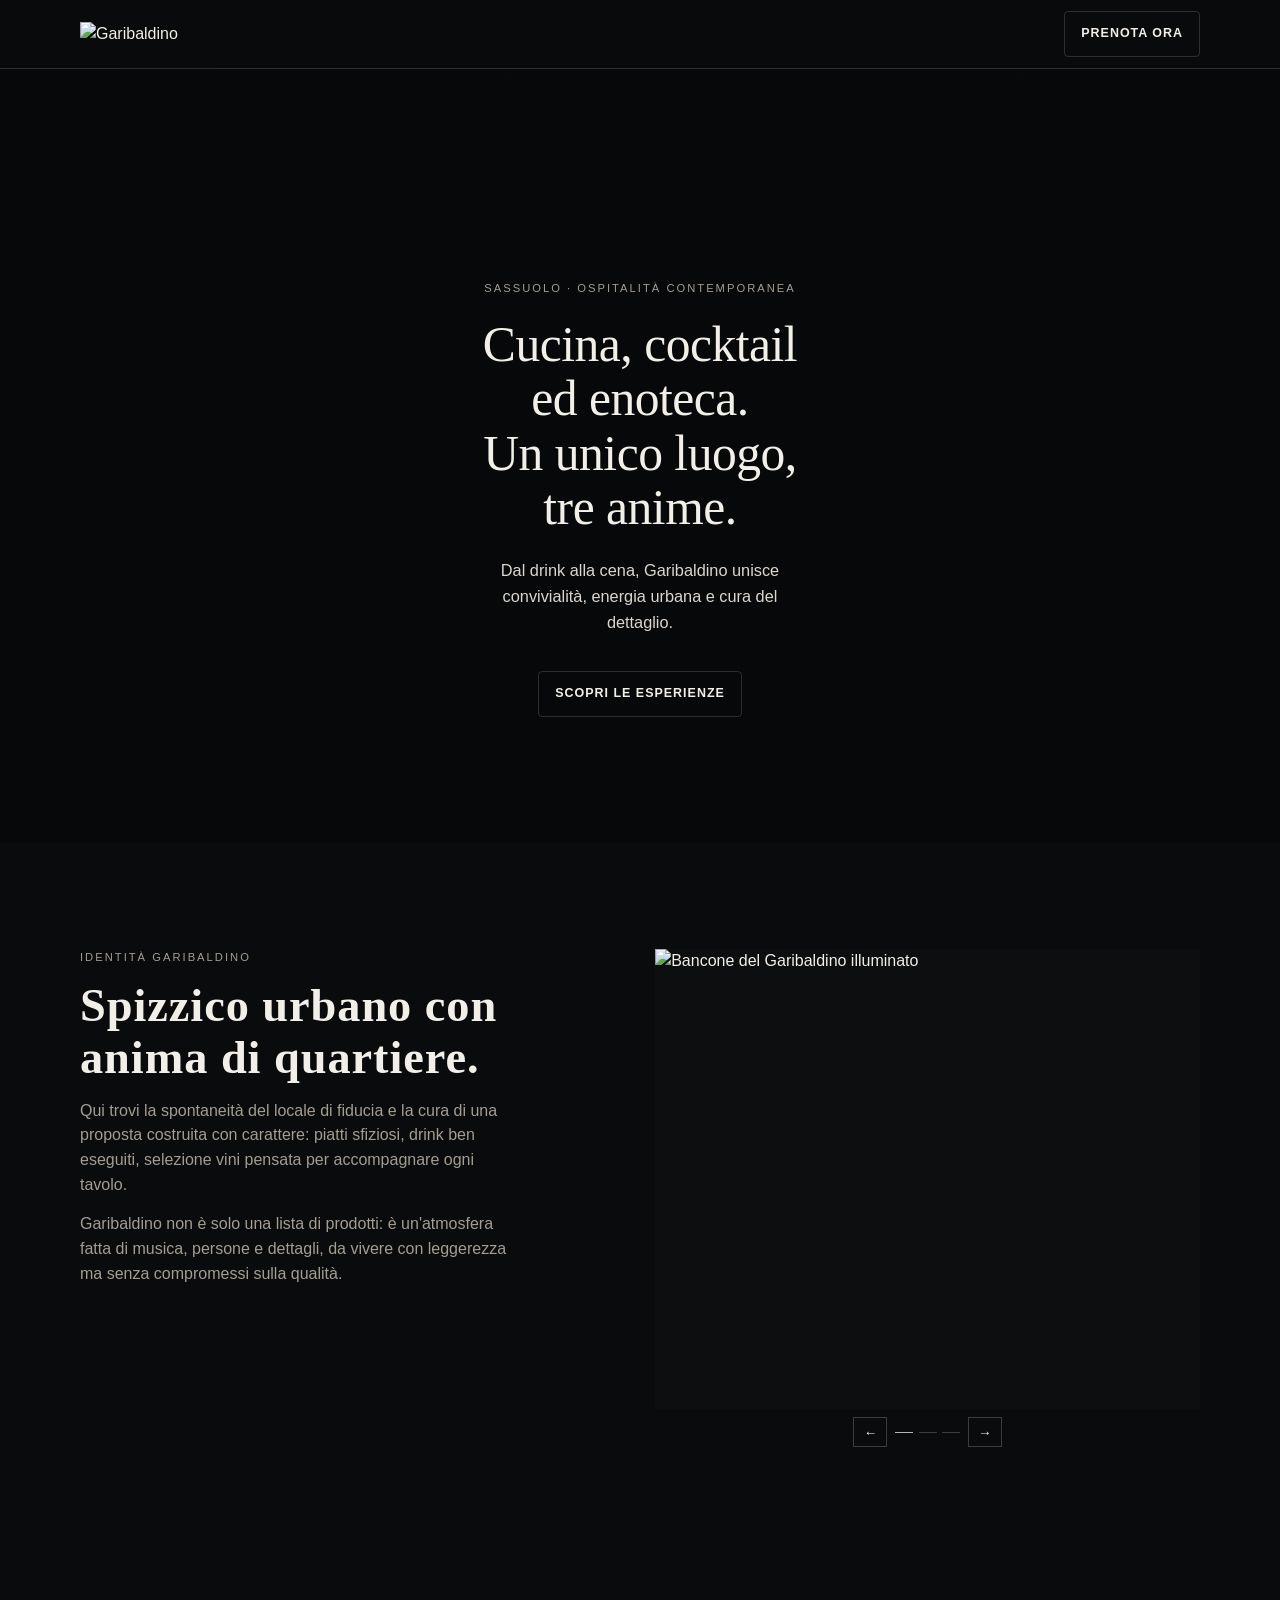
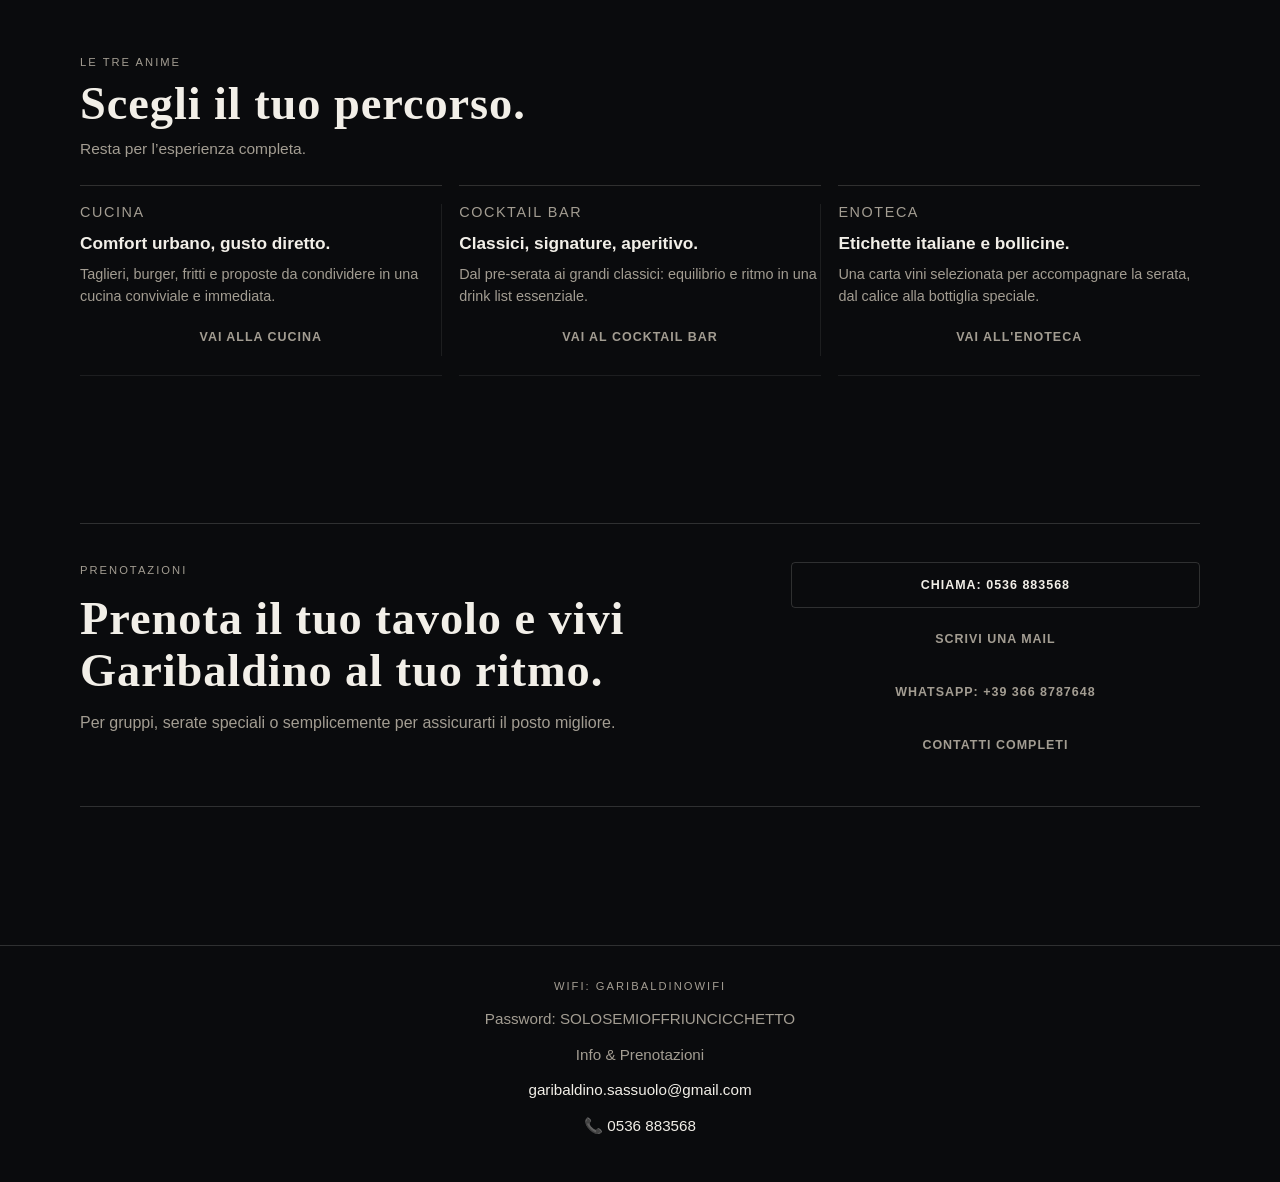
==== commit 44b2197d: "Add WhatsApp contact link to reservation section" ====
--- a/index.html
+++ b/index.html
@@ -118,6 +118,7 @@
                 <div class="reservation__actions">
                     <a class="button" href="tel:+0536883568">Chiama: 0536 883568</a>
                     <a class="button-secondary" href="mailto:garibaldino.sassuolo@gmail.com">Scrivi una mail</a>
+                    <a class="button-secondary" href="https://wa.me/393668787648" target="_blank" rel="noopener noreferrer">WHATSAPP: +39 366 8787648</a>
                     <a class="button-secondary" href="pages/ContattiPrenotazioni.html">Contatti completi</a>
                 </div>
             </div>
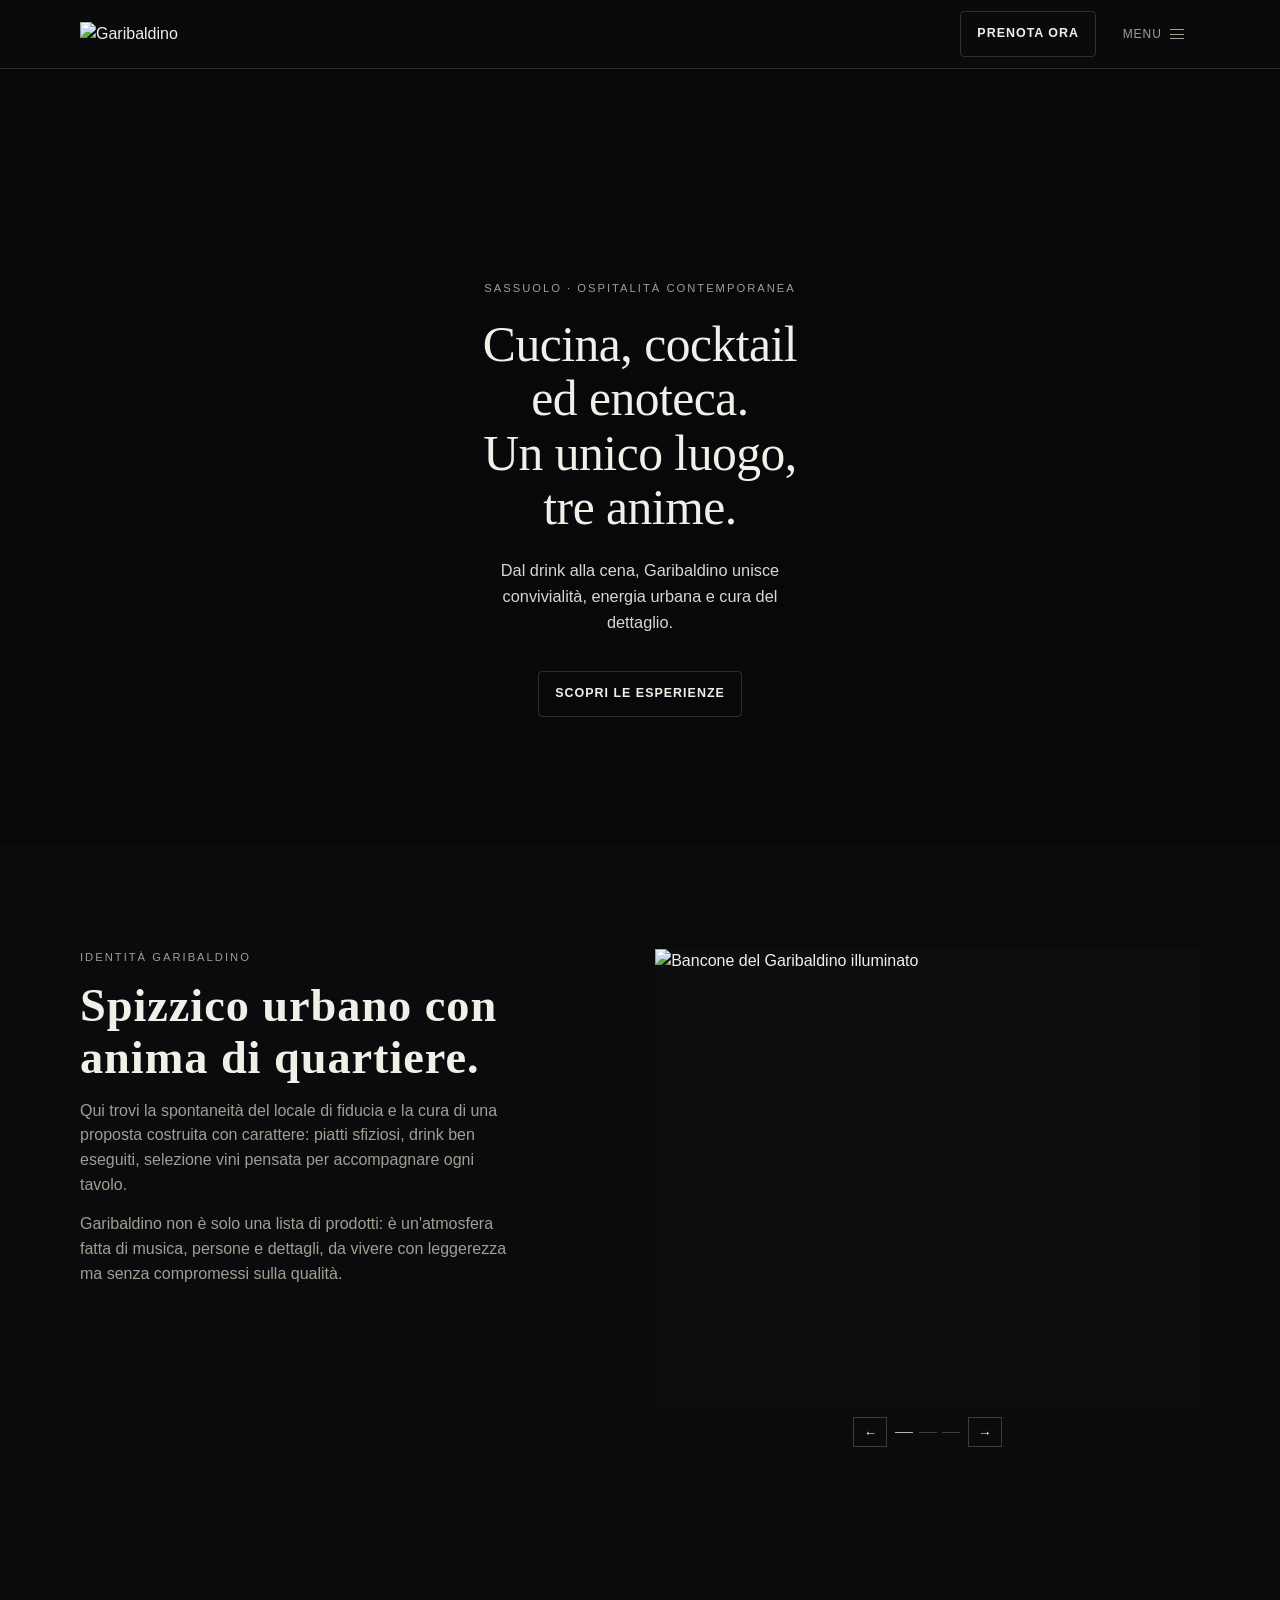
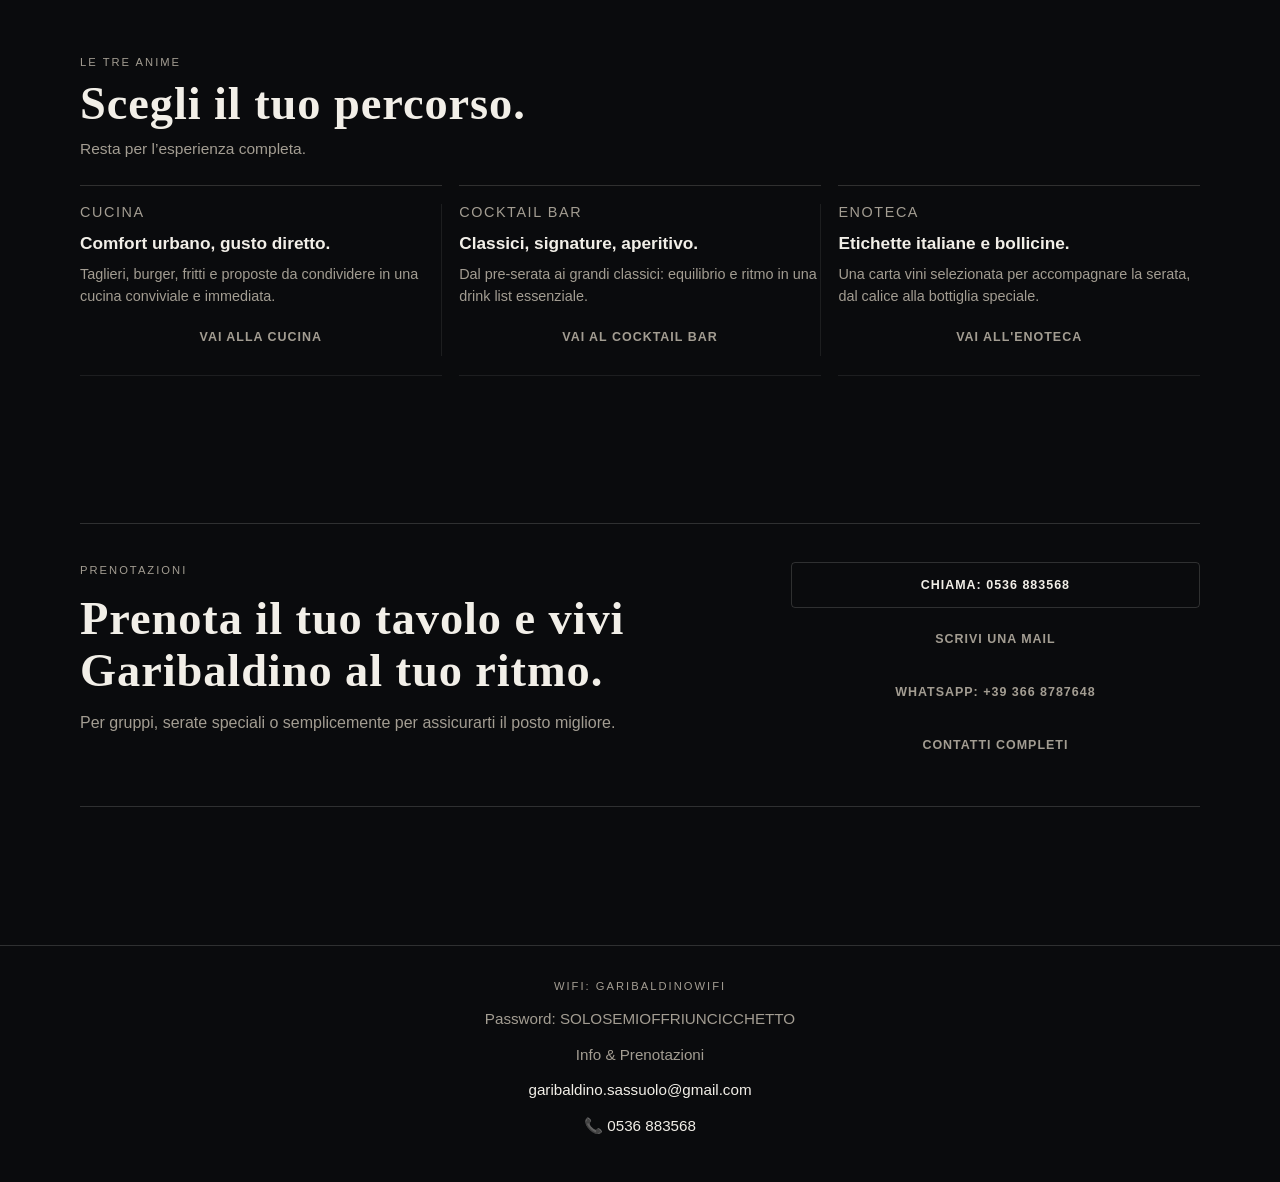
==== commit 1989920b: "Add premium fullscreen overlay menu trigger in home header" ====
--- a/index.html
+++ b/index.html
@@ -15,9 +15,28 @@
             <a class="home-brand" href="index.html" aria-label="Garibaldino home">
                 <img src="images/scrittagaribaldino.png" alt="Garibaldino">
             </a>
-            <a class="button" href="#prenota">Prenota ora</a>
+            <div class="home-header__actions">
+                <a class="button" href="#prenota">Prenota ora</a>
+                <button class="menu-trigger" type="button" aria-expanded="false" aria-controls="site-menu-overlay">
+                    Menu
+                    <span class="menu-trigger__icon" aria-hidden="true"></span>
+                </button>
+            </div>
         </div>
     </header>
+
+    <div class="menu-overlay" id="site-menu-overlay" aria-hidden="true">
+        <div class="menu-overlay__inner container">
+            <button class="menu-overlay__close" type="button" aria-label="Chiudi menu">Chiudi</button>
+            <nav class="menu-overlay__nav" aria-label="Navigazione principale">
+                <a href="index.html">Home</a>
+                <a href="pages/main.html">Cucina</a>
+                <a href="pages/Cocktailbar.html">Cocktail Bar</a>
+                <a href="pages/Enoteca.html">Enoteca</a>
+                <a href="pages/ContattiPrenotazioni.html">Contatti & Prenotazioni</a>
+            </nav>
+        </div>
+    </div>
 
     <main>
         <section class="hero section">
--- a/style/style.css
+++ b/style/style.css
@@ -26,10 +26,110 @@
     gap: 1rem;
 }
 
+.home-header__actions {
+    display: inline-flex;
+    align-items: center;
+    gap: 0.65rem;
+}
+
 .home-brand {
     display: inline-flex;
     align-items: center;
     width: min(280px, 55vw);
+}
+
+.menu-trigger {
+    display: inline-flex;
+    align-items: center;
+    gap: 0.5rem;
+    min-height: 46px;
+    padding: 0.72rem 0.95rem;
+    border: 1px solid transparent;
+    border-radius: 0;
+    background: transparent;
+    color: var(--text-muted);
+    letter-spacing: 0.08em;
+    text-transform: uppercase;
+    font-size: 0.75rem;
+    cursor: pointer;
+}
+
+.menu-trigger:hover {
+    color: var(--text);
+    border-color: var(--divider);
+}
+
+.menu-trigger__icon {
+    display: inline-block;
+    width: 14px;
+    height: 10px;
+    border-top: 1px solid currentColor;
+    border-bottom: 1px solid currentColor;
+    position: relative;
+}
+
+.menu-trigger__icon::after {
+    content: "";
+    position: absolute;
+    left: 0;
+    right: 0;
+    top: 4px;
+    border-top: 1px solid currentColor;
+}
+
+.menu-overlay {
+    position: fixed;
+    inset: 0;
+    z-index: 70;
+    background: rgba(7, 8, 10, 0.98);
+    opacity: 0;
+    pointer-events: none;
+    transition: opacity 180ms ease;
+}
+
+.menu-overlay.is-open {
+    opacity: 1;
+    pointer-events: auto;
+}
+
+.menu-overlay__inner {
+    min-height: 100%;
+    display: grid;
+    align-content: center;
+    gap: clamp(1.2rem, 3vw, 2.2rem);
+    padding-block: clamp(2.5rem, 8vh, 5rem);
+}
+
+.menu-overlay__close {
+    justify-self: end;
+    border: 0;
+    background: transparent;
+    color: var(--text-muted);
+    letter-spacing: 0.08em;
+    text-transform: uppercase;
+    font-size: 0.74rem;
+    cursor: pointer;
+}
+
+.menu-overlay__close:hover {
+    color: var(--text);
+}
+
+.menu-overlay__nav {
+    display: grid;
+    gap: 0.9rem;
+    justify-items: start;
+}
+
+.menu-overlay__nav a {
+    font-family: Garibaldino, Georgia, serif;
+    font-size: clamp(1.6rem, 4.4vw, 3.1rem);
+    letter-spacing: 0.03em;
+    color: var(--text);
+}
+
+.menu-overlay__nav a:hover {
+    color: var(--accent);
 }
 
 .home-brand img {
@@ -357,6 +457,15 @@
         min-height: 62px;
     }
 
+    .home-header__actions {
+        gap: 0.45rem;
+    }
+
+    .menu-trigger {
+        min-height: 42px;
+        padding: 0.62rem 0.75rem;
+    }
+
     .home-brand {
         width: min(220px, 52vw);
     }
